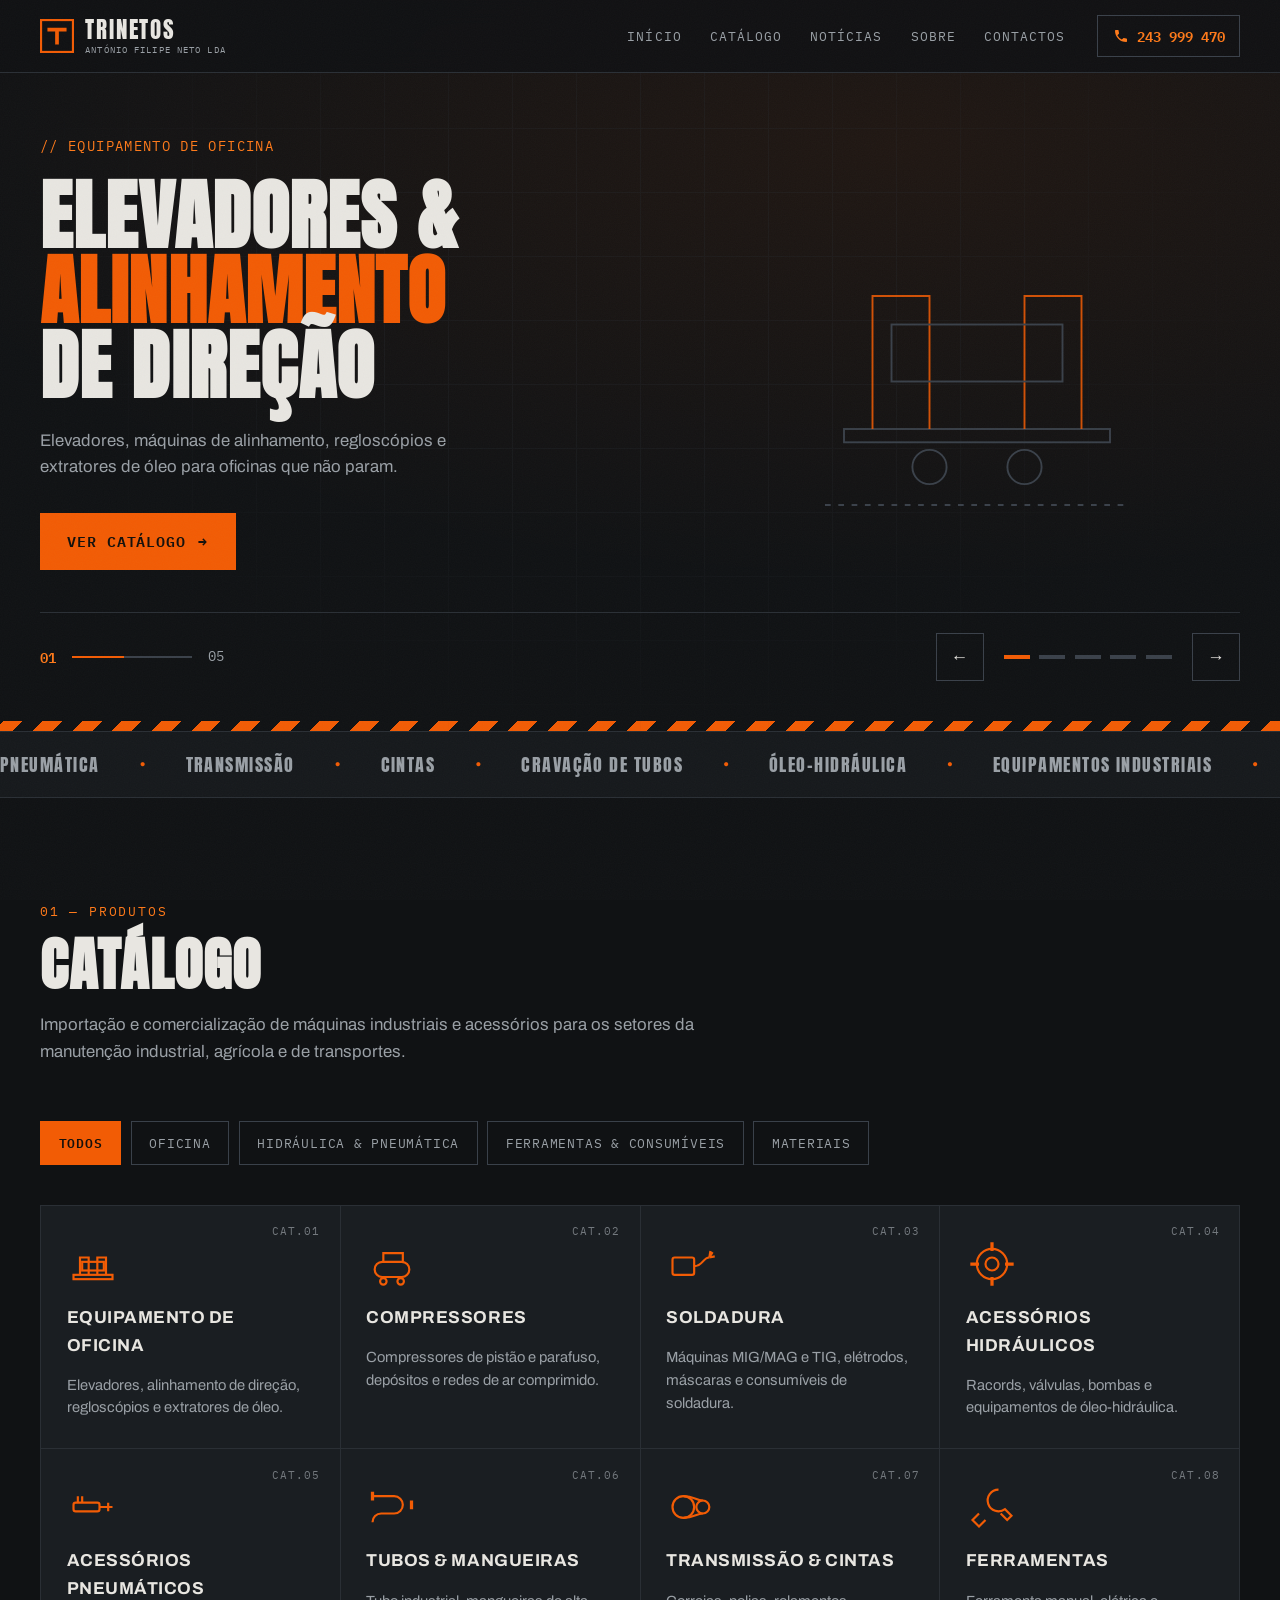
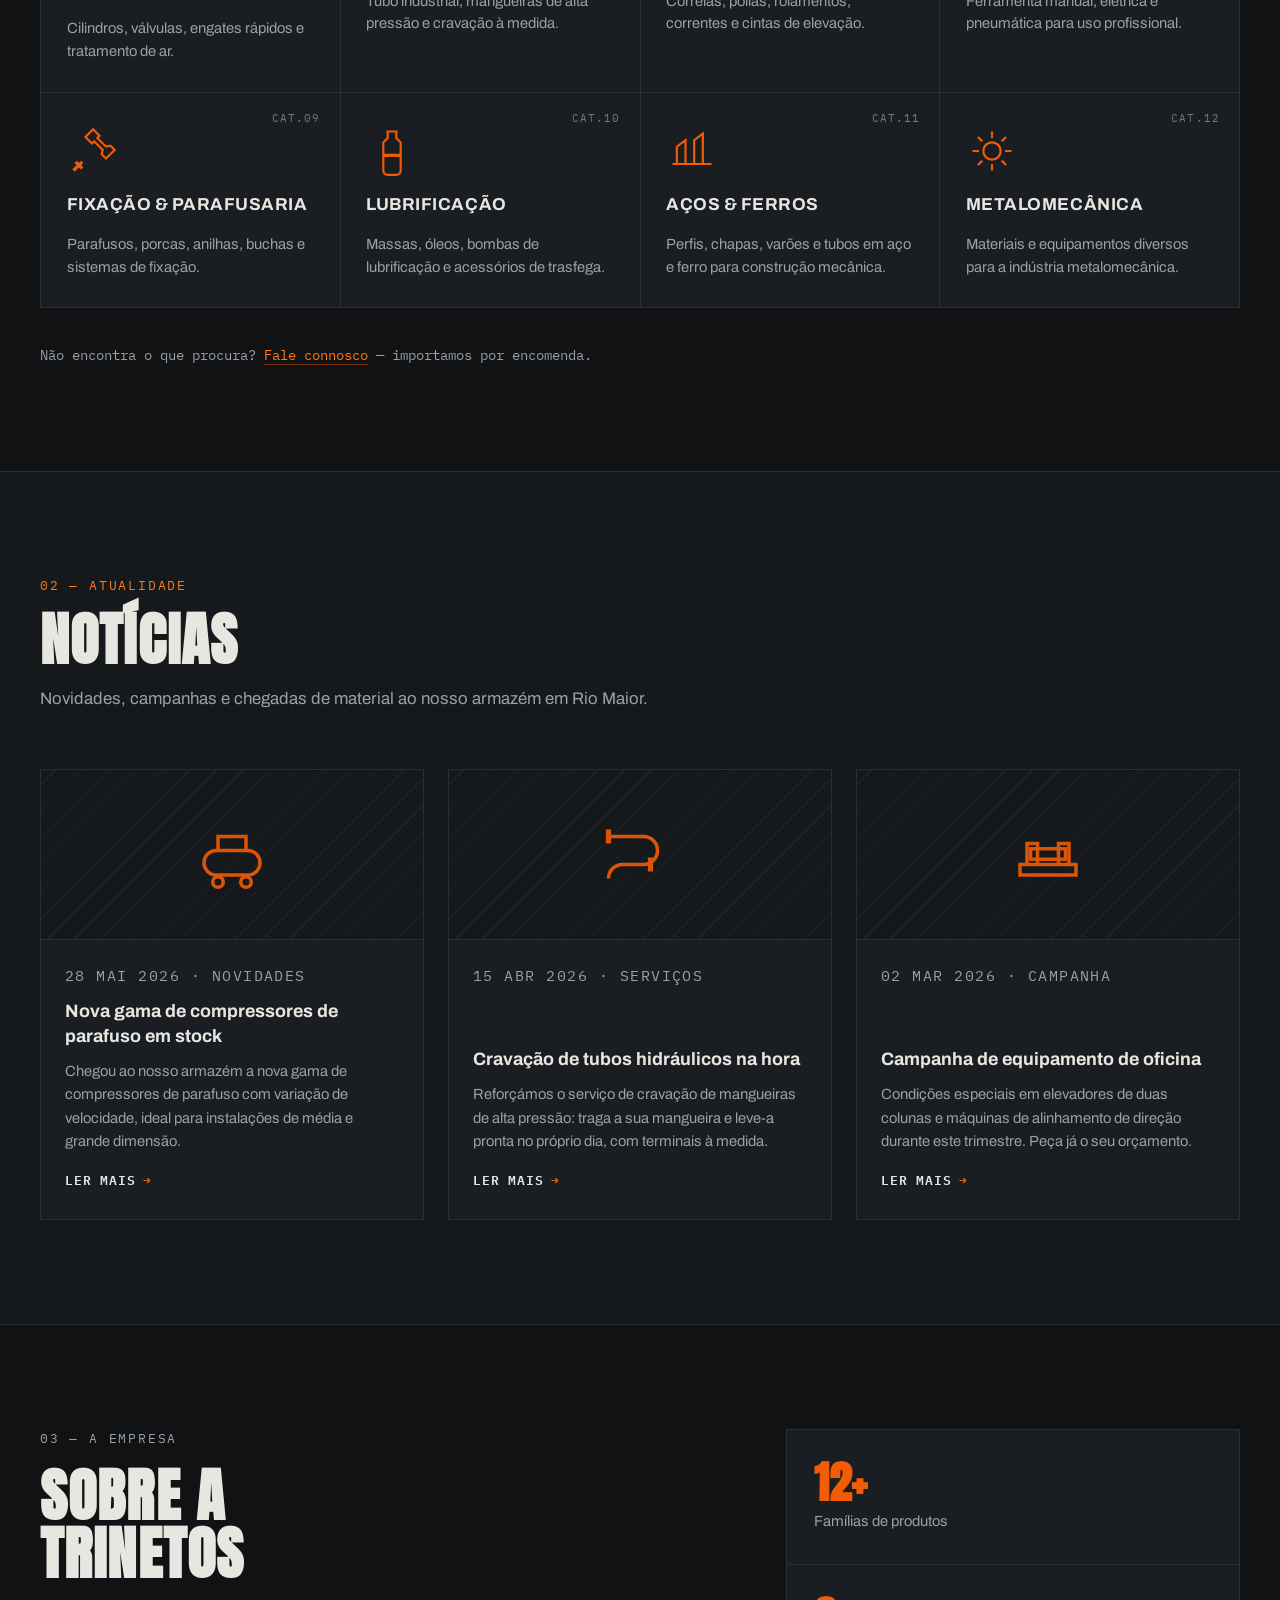
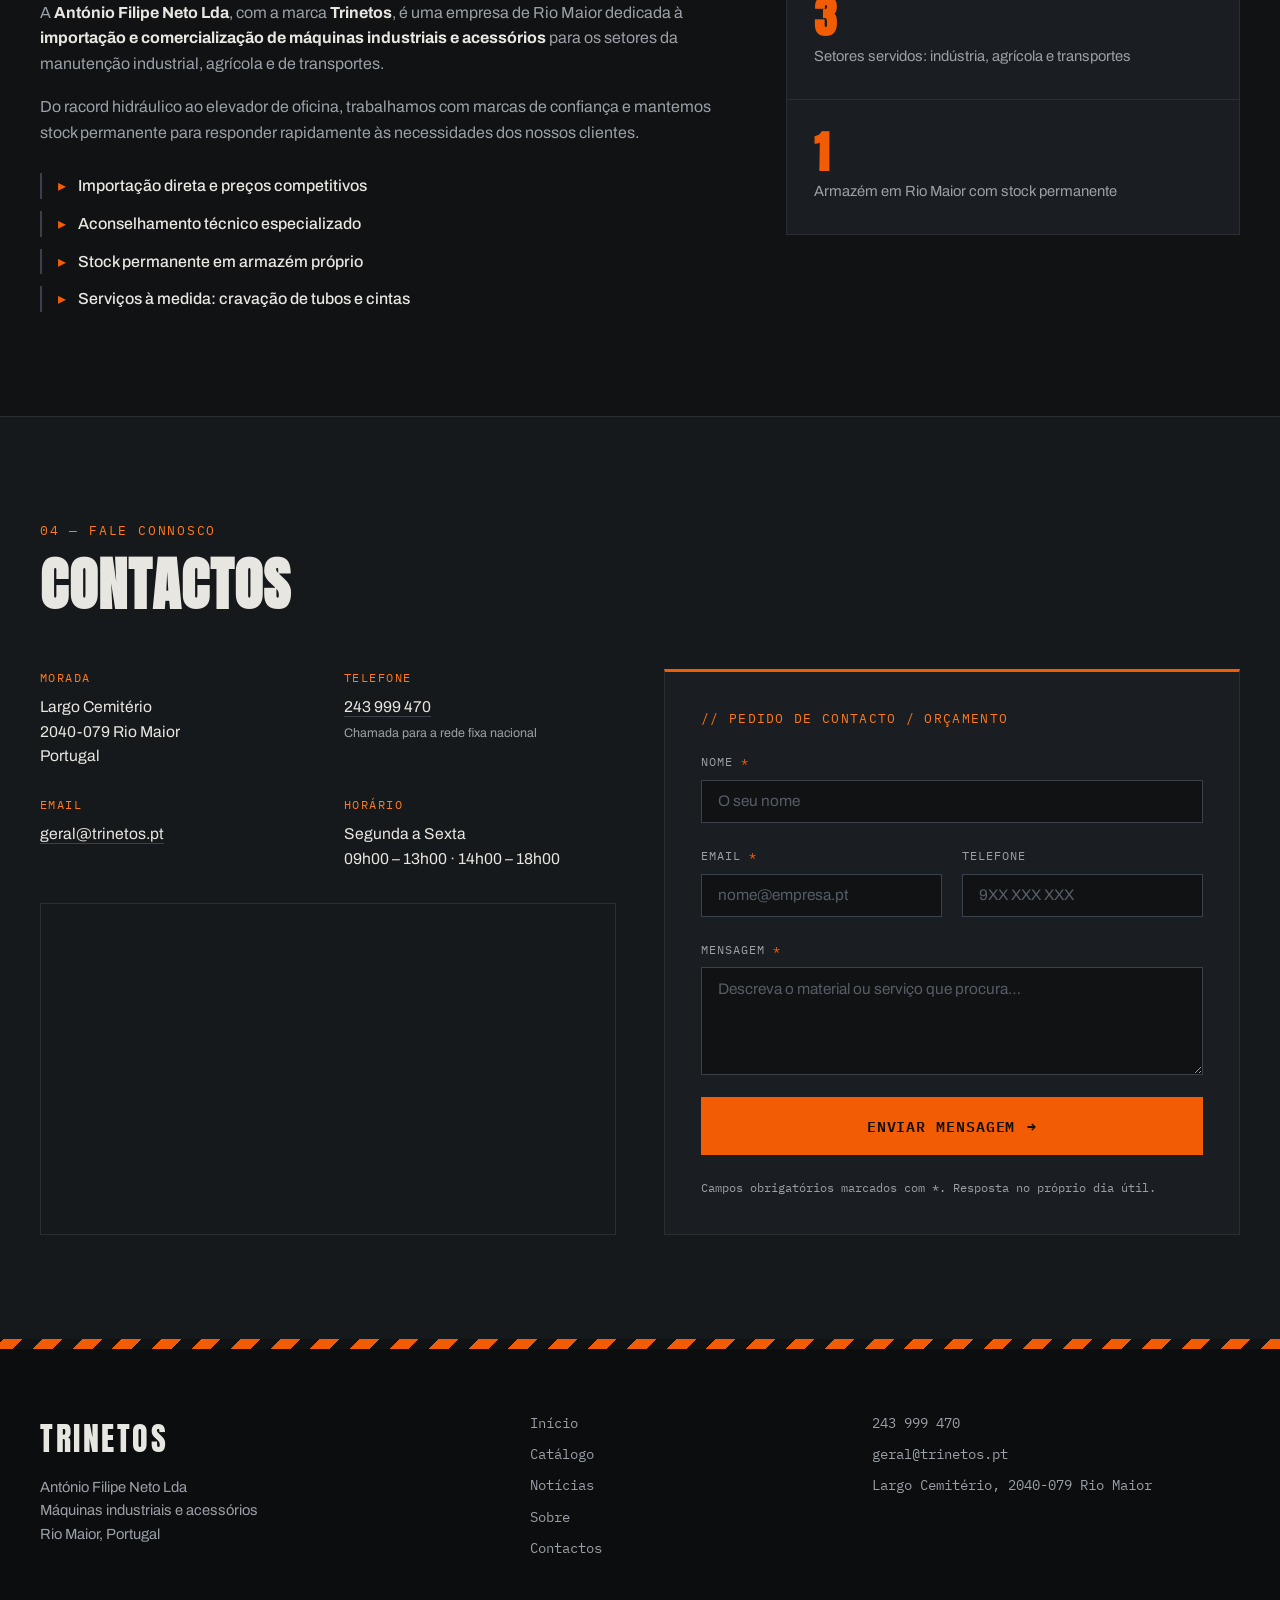
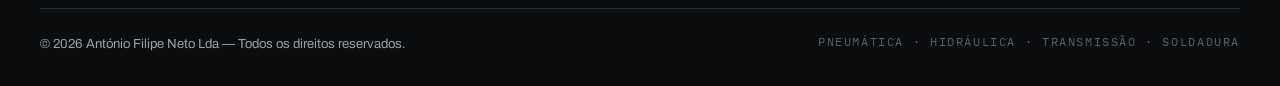
==== index.html @ 7fd8120e "First Commit" ====
<!DOCTYPE html>
<html lang="pt">
<head>
  <meta charset="UTF-8">
  <meta name="viewport" content="width=device-width, initial-scale=1.0">
  <title>Trinetos — Máquinas Industriais e Acessórios | Rio Maior</title>
  <meta name="description" content="Trinetos — António Filipe Neto Lda. Importação e comercialização de máquinas industriais e acessórios: hidráulica, pneumática, soldadura, equipamento de oficina, compressores e ferramentas. Rio Maior, Portugal.">
  <meta property="og:title" content="Trinetos — Máquinas Industriais e Acessórios">
  <meta property="og:description" content="Importação e comercialização de máquinas industriais e acessórios para os setores industrial, agrícola e de transportes. Rio Maior.">
  <meta property="og:type" content="website">
  <meta property="og:locale" content="pt_PT">
  <link rel="icon" type="image/svg+xml" href="assets/favicon.svg">
  <link rel="preconnect" href="https://fonts.googleapis.com">
  <link rel="preconnect" href="https://fonts.gstatic.com" crossorigin>
  <link href="https://fonts.googleapis.com/css2?family=Anton&family=Archivo:wght@400;500;600;700&family=IBM+Plex+Mono:wght@400;500;600&display=swap" rel="stylesheet">
  <link rel="stylesheet" href="css/style.css">
</head>
<body>

  <!-- ============ HEADER ============ -->
  <header class="site-header" id="topo">
    <div class="header-inner">
      <a href="#topo" class="brand" aria-label="Trinetos — Início">
        <span class="brand-mark" aria-hidden="true">
          <svg viewBox="0 0 32 32" width="34" height="34">
            <rect x="1" y="1" width="30" height="30" fill="none" stroke="currentColor" stroke-width="2"/>
            <path d="M7 10h18M16 10v14" stroke="currentColor" stroke-width="3.5" fill="none"/>
          </svg>
        </span>
        <span class="brand-text">TRINETOS<small>António Filipe Neto Lda</small></span>
      </a>

      <nav class="main-nav" id="main-nav" aria-label="Navegação principal">
        <a href="#topo" class="nav-link">Início</a>
        <a href="#catalogo" class="nav-link">Catálogo</a>
        <a href="#noticias" class="nav-link">Notícias</a>
        <a href="#sobre" class="nav-link">Sobre</a>
        <a href="#contactos" class="nav-link">Contactos</a>
      </nav>

      <a href="tel:+351243999470" class="header-phone">
        <svg viewBox="0 0 24 24" width="16" height="16" aria-hidden="true"><path fill="currentColor" d="M6.6 10.8a15.1 15.1 0 0 0 6.6 6.6l2.2-2.2c.3-.3.7-.4 1-.2 1.1.4 2.3.6 3.6.6.6 0 1 .4 1 1V20c0 .6-.4 1-1 1C10.6 21 3 13.4 3 4c0-.6.4-1 1-1h3.5c.6 0 1 .4 1 1 0 1.2.2 2.4.6 3.6.1.3 0 .7-.2 1l-2.3 2.2Z"/></svg>
        <span>243 999 470</span>
      </a>

      <button class="nav-toggle" id="nav-toggle" aria-expanded="false" aria-controls="main-nav" aria-label="Abrir menu">
        <span></span><span></span><span></span>
      </button>
    </div>
  </header>

  <main>

    <!-- ============ HERO / CARROSSEL ============ -->
    <section class="hero" id="inicio" aria-label="Destaques">
      <div class="hero-grid-bg" aria-hidden="true"></div>

      <div class="carousel" id="hero-carousel" aria-roledescription="carrossel" aria-label="Artigos em destaque">
        <div class="carousel-track" id="carousel-track">

          <article class="slide is-active" aria-roledescription="diapositivo" aria-label="1 de 5">
            <div class="slide-content">
              <p class="slide-tag">// Equipamento de Oficina</p>
              <h2 class="slide-title">Elevadores &amp;<br><em>Alinhamento</em><br>de Direção</h2>
              <p class="slide-desc">Elevadores, máquinas de alinhamento, regloscópios e extratores de óleo para oficinas que não param.</p>
              <a href="#catalogo" class="btn btn-accent">Ver catálogo<span class="btn-arrow" aria-hidden="true">→</span></a>
            </div>
            <div class="slide-art" aria-hidden="true">
              <svg viewBox="0 0 400 400" class="slide-svg">
                <g fill="none" stroke="currentColor" stroke-width="2">
                  <rect x="60" y="280" width="280" height="14"/>
                  <path d="M90 280V140h60v140M250 280V140h60v140"/>
                  <rect x="110 " y="170" width="180" height="60"/>
                  <circle cx="150" cy="320" r="18"/><circle cx="250" cy="320" r="18"/>
                  <path d="M40 360h320" stroke-dasharray="6 8"/>
                </g>
              </svg>
            </div>
          </article>

          <article class="slide" aria-roledescription="diapositivo" aria-label="2 de 5">
            <div class="slide-content">
              <p class="slide-tag">// Óleo-Hidráulica</p>
              <h2 class="slide-title">Racords &amp;<br><em>Cravação</em><br>de Tubos</h2>
              <p class="slide-desc">Racords hidráulicos, mangueiras de alta pressão e serviço de cravação de tubos à medida.</p>
              <a href="#catalogo" class="btn btn-accent">Ver catálogo<span class="btn-arrow" aria-hidden="true">→</span></a>
            </div>
            <div class="slide-art" aria-hidden="true">
              <svg viewBox="0 0 400 400" class="slide-svg">
                <g fill="none" stroke="currentColor" stroke-width="2">
                  <path d="M60 200c0-60 60-100 140-100s140 40 140 100-60 100-140 100"/>
                  <circle cx="200" cy="200" r="46"/><circle cx="200" cy="200" r="22"/>
                  <path d="M200 120v40M200 240v40M120 200h34M246 200h34" stroke-width="6"/>
                  <path d="M40 360h320" stroke-dasharray="6 8"/>
                </g>
              </svg>
            </div>
          </article>

          <article class="slide" aria-roledescription="diapositivo" aria-label="3 de 5">
            <div class="slide-content">
              <p class="slide-tag">// Pneumática</p>
              <h2 class="slide-title">Acessórios<br><em>Pneumáticos</em><br>&amp; Transmissão</h2>
              <p class="slide-desc">Cilindros, válvulas, engates rápidos, cintas e componentes de transmissão das melhores marcas.</p>
              <a href="#catalogo" class="btn btn-accent">Ver catálogo<span class="btn-arrow" aria-hidden="true">→</span></a>
            </div>
            <div class="slide-art" aria-hidden="true">
              <svg viewBox="0 0 400 400" class="slide-svg">
                <g fill="none" stroke="currentColor" stroke-width="2">
                  <circle cx="130" cy="200" r="70"/><circle cx="130" cy="200" r="30"/>
                  <circle cx="300" cy="200" r="44"/><circle cx="300" cy="200" r="16"/>
                  <path d="M130 130c70 0 100 26 170 26M130 270c70 0 100-26 170-26"/>
                  <path d="M40 360h320" stroke-dasharray="6 8"/>
                </g>
              </svg>
            </div>
          </article>

          <article class="slide" aria-roledescription="diapositivo" aria-label="4 de 5">
            <div class="slide-content">
              <p class="slide-tag">// Soldadura</p>
              <h2 class="slide-title">Equipamento<br><em>de Soldadura</em><br>Profissional</h2>
              <p class="slide-desc">Máquinas MIG/MAG, TIG e elétrodos, máscaras e consumíveis para metalomecânica exigente.</p>
              <a href="#catalogo" class="btn btn-accent">Ver catálogo<span class="btn-arrow" aria-hidden="true">→</span></a>
            </div>
            <div class="slide-art" aria-hidden="true">
              <svg viewBox="0 0 400 400" class="slide-svg">
                <g fill="none" stroke="currentColor" stroke-width="2">
                  <rect x="70" y="160" width="160" height="120" rx="8"/>
                  <path d="M90 190h60M90 215h40" stroke-width="4"/>
                  <path d="M230 220c60 0 60-60 100-60"/>
                  <path d="M330 160l16-24M330 160l28-8M330 160l4-30" stroke-width="3"/>
                  <path d="M40 360h320" stroke-dasharray="6 8"/>
                </g>
              </svg>
            </div>
          </article>

          <article class="slide" aria-roledescription="diapositivo" aria-label="5 de 5">
            <div class="slide-content">
              <p class="slide-tag">// Ar Comprimido</p>
              <h2 class="slide-title">Compressores<br><em>&amp; Lubrificação</em><br>Industrial</h2>
              <p class="slide-desc">Compressores de parafuso e pistão, redes de ar e sistemas de lubrificação para qualquer instalação.</p>
              <a href="#catalogo" class="btn btn-accent">Ver catálogo<span class="btn-arrow" aria-hidden="true">→</span></a>
            </div>
            <div class="slide-art" aria-hidden="true">
              <svg viewBox="0 0 400 400" class="slide-svg">
                <g fill="none" stroke="currentColor" stroke-width="2">
                  <rect x="80" y="200" width="240" height="90" rx="45"/>
                  <circle cx="140" cy="320" r="16"/><circle cx="260" cy="320" r="16"/>
                  <path d="M140 200v-50h60M200 150h80v50" />
                  <circle cx="240" cy="120" r="28"/><path d="M240 100v40M220 120h40"/>
                  <path d="M40 360h320" stroke-dasharray="6 8"/>
                </g>
              </svg>
            </div>
          </article>

        </div>

        <div class="carousel-ui">
          <div class="carousel-counter" aria-hidden="true">
            <span id="carousel-current">01</span>
            <span class="counter-bar"><span class="counter-progress" id="counter-progress"></span></span>
            <span>05</span>
          </div>
          <div class="carousel-controls">
            <button class="carousel-btn" id="carousel-prev" aria-label="Diapositivo anterior">←</button>
            <div class="carousel-dots" id="carousel-dots" role="tablist" aria-label="Escolher diapositivo"></div>
            <button class="carousel-btn" id="carousel-next" aria-label="Diapositivo seguinte">→</button>
          </div>
        </div>
      </div>

      <div class="hazard-strip" aria-hidden="true"></div>
    </section>

    <!-- ============ ÁREAS DE ESPECIALIDADE ============ -->
    <section class="specialties" aria-label="Áreas de especialidade">
      <div class="marquee" aria-hidden="true">
        <div class="marquee-track">
          <span>Pneumática</span><i>●</i><span>Transmissão</span><i>●</i><span>Cintas</span><i>●</i>
          <span>Cravação de Tubos</span><i>●</i><span>Óleo-Hidráulica</span><i>●</i>
          <span>Equipamentos Industriais</span><i>●</i><span>Racords Hidráulicos</span><i>●</i>
          <span>Pneumática</span><i>●</i><span>Transmissão</span><i>●</i><span>Cintas</span><i>●</i>
          <span>Cravação de Tubos</span><i>●</i><span>Óleo-Hidráulica</span><i>●</i>
          <span>Equipamentos Industriais</span><i>●</i><span>Racords Hidráulicos</span><i>●</i>
        </div>
      </div>
    </section>

    <!-- ============ CATÁLOGO ============ -->
    <section class="section catalog" id="catalogo">
      <div class="container">
        <header class="section-head reveal">
          <p class="section-index">01 — Produtos</p>
          <h2 class="section-title">Catálogo</h2>
          <p class="section-lede">Importação e comercialização de máquinas industriais e acessórios para os setores da manutenção industrial, agrícola e de transportes.</p>
        </header>

        <div class="catalog-filters reveal" role="group" aria-label="Filtrar catálogo">
          <button class="filter-btn is-active" data-filter="todos">Todos</button>
          <button class="filter-btn" data-filter="oficina">Oficina</button>
          <button class="filter-btn" data-filter="hidraulica">Hidráulica &amp; Pneumática</button>
          <button class="filter-btn" data-filter="ferramentas">Ferramentas &amp; Consumíveis</button>
          <button class="filter-btn" data-filter="materiais">Materiais</button>
        </div>

        <div class="catalog-grid" id="catalog-grid">

          <article class="cat-card reveal" data-group="oficina">
            <span class="cat-ref">CAT.01</span>
            <div class="cat-icon" aria-hidden="true">
              <svg viewBox="0 0 48 48"><g fill="none" stroke="currentColor" stroke-width="2"><rect x="6" y="34" width="36" height="4"/><path d="M12 34V18h8v16M28 34V18h8v16"/><rect x="14" y="22" width="20" height="8"/></g></svg>
            </div>
            <h3>Equipamento de Oficina</h3>
            <p>Elevadores, alinhamento de direção, regloscópios e extratores de óleo.</p>
          </article>

          <article class="cat-card reveal" data-group="oficina">
            <span class="cat-ref">CAT.02</span>
            <div class="cat-icon" aria-hidden="true">
              <svg viewBox="0 0 48 48"><g fill="none" stroke="currentColor" stroke-width="2"><rect x="8" y="22" width="32" height="14" rx="7"/><path d="M16 22v-8h8M24 14h10v8"/><circle cx="16" cy="40" r="3"/><circle cx="32" cy="40" r="3"/></g></svg>
            </div>
            <h3>Compressores</h3>
            <p>Compressores de pistão e parafuso, depósitos e redes de ar comprimido.</p>
          </article>

          <article class="cat-card reveal" data-group="oficina">
            <span class="cat-ref">CAT.03</span>
            <div class="cat-icon" aria-hidden="true">
              <svg viewBox="0 0 48 48"><g fill="none" stroke="currentColor" stroke-width="2"><rect x="6" y="18" width="20" height="16" rx="2"/><path d="M26 26c8 0 8-8 14-8"/><path d="M40 18l3-5M40 18l5-1M40 18l1-6"/></g></svg>
            </div>
            <h3>Soldadura</h3>
            <p>Máquinas MIG/MAG e TIG, elétrodos, máscaras e consumíveis de soldadura.</p>
          </article>

          <article class="cat-card reveal" data-group="hidraulica">
            <span class="cat-ref">CAT.04</span>
            <div class="cat-icon" aria-hidden="true">
              <svg viewBox="0 0 48 48"><g fill="none" stroke="currentColor" stroke-width="2"><circle cx="24" cy="24" r="14"/><circle cx="24" cy="24" r="6"/><path d="M24 4v8M24 36v8M4 24h8M36 24h8" stroke-width="3"/></g></svg>
            </div>
            <h3>Acessórios Hidráulicos</h3>
            <p>Racords, válvulas, bombas e equipamentos de óleo-hidráulica.</p>
          </article>

          <article class="cat-card reveal" data-group="hidraulica">
            <span class="cat-ref">CAT.05</span>
            <div class="cat-icon" aria-hidden="true">
              <svg viewBox="0 0 48 48"><g fill="none" stroke="currentColor" stroke-width="2"><rect x="6" y="20" width="24" height="8" rx="2"/><path d="M30 24h12M38 20v8"/><path d="M10 20v-6M14 20v-6" /></g></svg>
            </div>
            <h3>Acessórios Pneumáticos</h3>
            <p>Cilindros, válvulas, engates rápidos e tratamento de ar.</p>
          </article>

          <article class="cat-card reveal" data-group="hidraulica">
            <span class="cat-ref">CAT.06</span>
            <div class="cat-icon" aria-hidden="true">
              <svg viewBox="0 0 48 48"><g fill="none" stroke="currentColor" stroke-width="2"><path d="M6 14h20a8 8 0 0 1 8 8v0a8 8 0 0 1-8 8H14a8 8 0 0 0-8 8"/><path d="M6 10v8M42 18v8" stroke-width="3"/></g></svg>
            </div>
            <h3>Tubos &amp; Mangueiras</h3>
            <p>Tubo industrial, mangueiras de alta pressão e cravação à medida.</p>
          </article>

          <article class="cat-card reveal" data-group="hidraulica">
            <span class="cat-ref">CAT.07</span>
            <div class="cat-icon" aria-hidden="true">
              <svg viewBox="0 0 48 48"><g fill="none" stroke="currentColor" stroke-width="2"><circle cx="16" cy="24" r="10"/><circle cx="34" cy="24" r="6"/><path d="M16 14c10 0 12 4 18 4M16 34c10 0 12-4 18-4"/></g></svg>
            </div>
            <h3>Transmissão &amp; Cintas</h3>
            <p>Correias, polias, rolamentos, correntes e cintas de elevação.</p>
          </article>

          <article class="cat-card reveal" data-group="ferramentas">
            <span class="cat-ref">CAT.08</span>
            <div class="cat-icon" aria-hidden="true">
              <svg viewBox="0 0 48 48"><g fill="none" stroke="currentColor" stroke-width="2"><path d="M30 8a10 10 0 1 0 6 18l6 6-4 4-6-6"/><path d="M12 30 6 36l6 6 6-6"/></g></svg>
            </div>
            <h3>Ferramentas</h3>
            <p>Ferramenta manual, elétrica e pneumática para uso profissional.</p>
          </article>

          <article class="cat-card reveal" data-group="ferramentas">
            <span class="cat-ref">CAT.09</span>
            <div class="cat-icon" aria-hidden="true">
              <svg viewBox="0 0 48 48"><g fill="none" stroke="currentColor" stroke-width="2"><path d="M24 4l6 6-2 2 8 8 4-1 4 4-8 8-4-4 1-4-8-8-2 2-6-6z"/><path d="M8 34l6 6M6 42l8-8" stroke-width="3"/></g></svg>
            </div>
            <h3>Fixação &amp; Parafusaria</h3>
            <p>Parafusos, porcas, anilhas, buchas e sistemas de fixação.</p>
          </article>

          <article class="cat-card reveal" data-group="ferramentas">
            <span class="cat-ref">CAT.10</span>
            <div class="cat-icon" aria-hidden="true">
              <svg viewBox="0 0 48 48"><g fill="none" stroke="currentColor" stroke-width="2"><path d="M20 6h8v6l4 4v26a4 4 0 0 1-4 4h-8a4 4 0 0 1-4-4V16l4-4z"/><path d="M16 28h16" stroke-width="3"/></g></svg>
            </div>
            <h3>Lubrificação</h3>
            <p>Massas, óleos, bombas de lubrificação e acessórios de trasfega.</p>
          </article>

          <article class="cat-card reveal" data-group="materiais">
            <span class="cat-ref">CAT.11</span>
            <div class="cat-icon" aria-hidden="true">
              <svg viewBox="0 0 48 48"><g fill="none" stroke="currentColor" stroke-width="2"><path d="M6 36h36M10 36V20l8-6v22M26 36V14l8-6v28"/></g></svg>
            </div>
            <h3>Aços &amp; Ferros</h3>
            <p>Perfis, chapas, varões e tubos em aço e ferro para construção mecânica.</p>
          </article>

          <article class="cat-card reveal" data-group="materiais">
            <span class="cat-ref">CAT.12</span>
            <div class="cat-icon" aria-hidden="true">
              <svg viewBox="0 0 48 48"><g fill="none" stroke="currentColor" stroke-width="2"><circle cx="24" cy="24" r="8"/><path d="M24 6v6M24 36v6M6 24h6M36 24h6M11 11l4 4M33 33l4 4M37 11l-4 4M11 37l4-4"/></g></svg>
            </div>
            <h3>Metalomecânica</h3>
            <p>Materiais e equipamentos diversos para a indústria metalomecânica.</p>
          </article>

        </div>

        <p class="catalog-note reveal">Não encontra o que procura? <a href="#contactos">Fale connosco</a> — importamos por encomenda.</p>
      </div>
    </section>

    <!-- ============ NOTÍCIAS ============ -->
    <section class="section news" id="noticias">
      <div class="container">
        <header class="section-head reveal">
          <p class="section-index">02 — Atualidade</p>
          <h2 class="section-title">Notícias</h2>
          <p class="section-lede">Novidades, campanhas e chegadas de material ao nosso armazém em Rio Maior.</p>
        </header>

        <div class="news-grid">
          <article class="news-card reveal">
            <div class="news-media" aria-hidden="true">
              <svg viewBox="0 0 48 48"><g fill="none" stroke="currentColor" stroke-width="2"><rect x="8" y="22" width="32" height="14" rx="7"/><path d="M16 22v-8h16v8"/><circle cx="16" cy="40" r="3"/><circle cx="32" cy="40" r="3"/></g></svg>
            </div>
            <div class="news-body">
              <p class="news-meta"><time datetime="2026-05-28">28 Mai 2026</time> · Novidades</p>
              <h3>Nova gama de compressores de parafuso em stock</h3>
              <p>Chegou ao nosso armazém a nova gama de compressores de parafuso com variação de velocidade, ideal para instalações de média e grande dimensão.</p>
              <a href="#contactos" class="news-link">Ler mais <span aria-hidden="true">→</span></a>
            </div>
          </article>

          <article class="news-card reveal">
            <div class="news-media" aria-hidden="true">
              <svg viewBox="0 0 48 48"><g fill="none" stroke="currentColor" stroke-width="2"><path d="M6 14h20a8 8 0 0 1 0 16H14a8 8 0 0 0-8 8"/><path d="M6 10v8M30 26v8" stroke-width="3"/></g></svg>
            </div>
            <div class="news-body">
              <p class="news-meta"><time datetime="2026-04-15">15 Abr 2026</time> · Serviços</p>
              <h3>Cravação de tubos hidráulicos na hora</h3>
              <p>Reforçámos o serviço de cravação de mangueiras de alta pressão: traga a sua mangueira e leve-a pronta no próprio dia, com terminais à medida.</p>
              <a href="#contactos" class="news-link">Ler mais <span aria-hidden="true">→</span></a>
            </div>
          </article>

          <article class="news-card reveal">
            <div class="news-media" aria-hidden="true">
              <svg viewBox="0 0 48 48"><g fill="none" stroke="currentColor" stroke-width="2"><rect x="8" y="30" width="32" height="6"/><path d="M12 30V18h6v12M30 30V18h6v12"/><rect x="14" y="21" width="20" height="6"/></g></svg>
            </div>
            <div class="news-body">
              <p class="news-meta"><time datetime="2026-03-02">02 Mar 2026</time> · Campanha</p>
              <h3>Campanha de equipamento de oficina</h3>
              <p>Condições especiais em elevadores de duas colunas e máquinas de alinhamento de direção durante este trimestre. Peça já o seu orçamento.</p>
              <a href="#contactos" class="news-link">Ler mais <span aria-hidden="true">→</span></a>
            </div>
          </article>
        </div>
      </div>
    </section>

    <!-- ============ SOBRE ============ -->
    <section class="section about" id="sobre">
      <div class="container about-layout">
        <div class="about-text reveal">
          <p class="section-index">03 — A Empresa</p>
          <h2 class="section-title">Sobre a<br>Trinetos</h2>
          <p>A <strong>António Filipe Neto Lda</strong>, com a marca <strong>Trinetos</strong>, é uma empresa de Rio Maior dedicada à <strong>importação e comercialização de máquinas industriais e acessórios</strong> para os setores da manutenção industrial, agrícola e de transportes.</p>
          <p>Do racord hidráulico ao elevador de oficina, trabalhamos com marcas de confiança e mantemos stock permanente para responder rapidamente às necessidades dos nossos clientes.</p>
          <ul class="about-points">
            <li><span aria-hidden="true">▸</span> Importação direta e preços competitivos</li>
            <li><span aria-hidden="true">▸</span> Aconselhamento técnico especializado</li>
            <li><span aria-hidden="true">▸</span> Stock permanente em armazém próprio</li>
            <li><span aria-hidden="true">▸</span> Serviços à medida: cravação de tubos e cintas</li>
          </ul>
        </div>
        <div class="about-stats reveal">
          <div class="stat"><strong>12+</strong><span>Famílias de produtos</span></div>
          <div class="stat"><strong>3</strong><span>Setores servidos: indústria, agrícola e transportes</span></div>
          <div class="stat"><strong>1</strong><span>Armazém em Rio Maior com stock permanente</span></div>
        </div>
      </div>
    </section>

    <!-- ============ CONTACTOS ============ -->
    <section class="section contacts" id="contactos">
      <div class="container">
        <header class="section-head reveal">
          <p class="section-index">04 — Fale Connosco</p>
          <h2 class="section-title">Contactos</h2>
        </header>

        <div class="contacts-layout">
          <div class="contact-info reveal">
            <dl class="contact-list">
              <div class="contact-item">
                <dt>Morada</dt>
                <dd>Largo Cemitério<br>2040-079 Rio Maior<br>Portugal</dd>
              </div>
              <div class="contact-item">
                <dt>Telefone</dt>
                <dd><a href="tel:+351243999470">243 999 470</a><br><small>Chamada para a rede fixa nacional</small></dd>
              </div>
              <div class="contact-item">
                <dt>Email</dt>
                <dd><a href="mailto:geral@trinetos.pt">geral@trinetos.pt</a></dd>
              </div>
              <div class="contact-item">
                <dt>Horário</dt>
                <dd>Segunda a Sexta<br>09h00 – 13h00 · 14h00 – 18h00</dd>
              </div>
            </dl>
            <div class="contact-map">
              <iframe
                title="Mapa — Trinetos, Largo Cemitério, Rio Maior"
                src="https://www.google.com/maps?q=Largo+Cemit%C3%A9rio,+2040-079+Rio+Maior,+Portugal&output=embed"
                loading="lazy"
                referrerpolicy="no-referrer-when-downgrade"
                allowfullscreen></iframe>
            </div>
          </div>

          <form class="contact-form reveal" id="contact-form" action="mailto:geral@trinetos.pt" method="post" enctype="text/plain">
            <p class="form-tag">// Pedido de contacto / orçamento</p>
            <div class="form-row">
              <label for="f-nome">Nome <span aria-hidden="true">*</span></label>
              <input type="text" id="f-nome" name="nome" required autocomplete="name" placeholder="O seu nome">
            </div>
            <div class="form-row form-row-split">
              <div>
                <label for="f-email">Email <span aria-hidden="true">*</span></label>
                <input type="email" id="f-email" name="email" required autocomplete="email" placeholder="nome@empresa.pt">
              </div>
              <div>
                <label for="f-telefone">Telefone</label>
                <input type="tel" id="f-telefone" name="telefone" autocomplete="tel" placeholder="9XX XXX XXX">
              </div>
            </div>
            <div class="form-row">
              <label for="f-mensagem">Mensagem <span aria-hidden="true">*</span></label>
              <textarea id="f-mensagem" name="mensagem" rows="5" required placeholder="Descreva o material ou serviço que procura…"></textarea>
            </div>
            <button type="submit" class="btn btn-accent btn-block">Enviar mensagem<span class="btn-arrow" aria-hidden="true">→</span></button>
            <p class="form-note">Campos obrigatórios marcados com *. Resposta no próprio dia útil.</p>
          </form>
        </div>
      </div>
    </section>

  </main>

  <!-- ============ FOOTER ============ -->
  <footer class="site-footer">
    <div class="hazard-strip" aria-hidden="true"></div>
    <div class="container footer-grid">
      <div class="footer-brand">
        <p class="footer-logo">TRINETOS</p>
        <p>António Filipe Neto Lda<br>Máquinas industriais e acessórios<br>Rio Maior, Portugal</p>
      </div>
      <nav class="footer-nav" aria-label="Navegação de rodapé">
        <a href="#topo">Início</a>
        <a href="#catalogo">Catálogo</a>
        <a href="#noticias">Notícias</a>
        <a href="#sobre">Sobre</a>
        <a href="#contactos">Contactos</a>
      </nav>
      <div class="footer-contacts">
        <a href="tel:+351243999470">243 999 470</a>
        <a href="mailto:geral@trinetos.pt">geral@trinetos.pt</a>
        <span>Largo Cemitério, 2040-079 Rio Maior</span>
      </div>
    </div>
    <div class="container footer-bottom">
      <p>© <span id="year">2026</span> António Filipe Neto Lda — Todos os direitos reservados.</p>
      <p class="footer-mono">PNEUMÁTICA · HIDRÁULICA · TRANSMISSÃO · SOLDADURA</p>
    </div>
  </footer>

  <script src="js/main.js"></script>
</body>
</html>
---- css/style.css ----
/* ==========================================================================
   TRINETOS — máquinas industriais e acessórios
   Estética: industrial técnica — antracite + laranja de segurança
   ========================================================================== */

:root {
  --bg: #101214;
  --bg-raised: #16191c;
  --bg-card: #1a1e22;
  --line: #2a2f35;
  --line-strong: #3a414a;
  --ink: #e8e6e1;
  --ink-dim: #9aa0a6;
  --accent: #f25c05;
  --accent-bright: #ff7a1a;
  --accent-ink: #14100c;

  --font-display: "Anton", "Arial Narrow", sans-serif;
  --font-body: "Archivo", "Helvetica Neue", sans-serif;
  --font-mono: "IBM Plex Mono", "Consolas", monospace;

  --container: 1200px;
  --header-h: 72px;

  --ease-out: cubic-bezier(0.22, 1, 0.36, 1);
}

* { margin: 0; padding: 0; box-sizing: border-box; }

html {
  scroll-behavior: smooth;
  scroll-padding-top: calc(var(--header-h) + 12px);
}

body {
  background: var(--bg);
  color: var(--ink);
  font-family: var(--font-body);
  font-size: 1rem;
  line-height: 1.6;
  -webkit-font-smoothing: antialiased;
  overflow-x: hidden;
}

/* Textura de ruído subtil sobre toda a página */
body::after {
  content: "";
  position: fixed;
  inset: 0;
  pointer-events: none;
  z-index: 9999;
  opacity: 0.05;
  background-image: url("data:image/svg+xml,%3Csvg xmlns='http://www.w3.org/2000/svg' width='160' height='160'%3E%3Cfilter id='n'%3E%3CfeTurbulence type='fractalNoise' baseFrequency='0.85' numOctaves='2'/%3E%3C/filter%3E%3Crect width='160' height='160' filter='url(%23n)' opacity='0.6'/%3E%3C/svg%3E");
}

img, svg { display: block; max-width: 100%; }
a { color: inherit; }

.container {
  width: min(var(--container), 100% - 3rem);
  margin-inline: auto;
}

/* Faixa de perigo (hazard stripes) */
.hazard-strip {
  height: 10px;
  background: repeating-linear-gradient(
    -45deg,
    var(--accent) 0 14px,
    var(--bg) 14px 28px
  );
}

/* ==========================================================================
   Botões
   ========================================================================== */

.btn {
  display: inline-flex;
  align-items: center;
  gap: 0.75rem;
  font-family: var(--font-mono);
  font-weight: 600;
  font-size: 0.95rem;
  text-transform: uppercase;
  letter-spacing: 0.06em;
  text-decoration: none;
  padding: 0.9rem 1.6rem;
  border: 2px solid var(--accent);
  cursor: pointer;
  transition: background 0.25s var(--ease-out), color 0.25s var(--ease-out), transform 0.25s var(--ease-out);
}

.btn-accent {
  background: var(--accent);
  color: var(--accent-ink);
}

.btn-accent:hover {
  background: transparent;
  color: var(--accent-bright);
  transform: translateX(4px);
}

.btn-arrow { transition: transform 0.25s var(--ease-out); }
.btn:hover .btn-arrow { transform: translateX(6px); }

.btn-block { width: 100%; justify-content: center; }

/* ==========================================================================
   Header
   ========================================================================== */

.site-header {
  position: fixed;
  top: 0;
  left: 0;
  right: 0;
  z-index: 100;
  background: color-mix(in srgb, var(--bg) 88%, transparent);
  backdrop-filter: blur(12px);
  border-bottom: 1px solid var(--line);
  transition: box-shadow 0.3s;
}

.site-header.is-scrolled {
  box-shadow: 0 8px 32px rgba(0, 0, 0, 0.45);
}

.header-inner {
  width: min(var(--container), 100% - 3rem);
  margin-inline: auto;
  height: var(--header-h);
  display: flex;
  align-items: center;
  gap: 2rem;
}

.brand {
  display: flex;
  align-items: center;
  gap: 0.7rem;
  text-decoration: none;
  color: var(--ink);
}

.brand-mark { color: var(--accent); flex-shrink: 0; }

.brand-text {
  font-family: var(--font-display);
  font-size: 1.45rem;
  letter-spacing: 0.08em;
  line-height: 1;
  display: flex;
  flex-direction: column;
  gap: 0.2rem;
}

.brand-text small {
  font-family: var(--font-mono);
  font-size: 0.58rem;
  letter-spacing: 0.12em;
  color: var(--ink-dim);
  text-transform: uppercase;
}

.main-nav {
  display: flex;
  gap: 1.75rem;
  margin-left: auto;
}

.nav-link {
  font-family: var(--font-mono);
  font-size: 0.82rem;
  text-transform: uppercase;
  letter-spacing: 0.08em;
  text-decoration: none;
  color: var(--ink-dim);
  padding: 0.4rem 0;
  position: relative;
  transition: color 0.2s;
}

.nav-link::after {
  content: "";
  position: absolute;
  left: 0;
  bottom: 0;
  width: 100%;
  height: 2px;
  background: var(--accent);
  transform: scaleX(0);
  transform-origin: left;
  transition: transform 0.3s var(--ease-out);
}

.nav-link:hover { color: var(--ink); }
.nav-link:hover::after { transform: scaleX(1); }

.header-phone {
  display: inline-flex;
  align-items: center;
  gap: 0.5rem;
  font-family: var(--font-mono);
  font-weight: 600;
  font-size: 0.9rem;
  text-decoration: none;
  color: var(--accent-bright);
  border: 1px solid var(--line-strong);
  padding: 0.5rem 0.9rem;
  transition: border-color 0.2s, background 0.2s;
}

.header-phone:hover {
  border-color: var(--accent);
  background: color-mix(in srgb, var(--accent) 10%, transparent);
}

/* Menu hambúrguer */
.nav-toggle {
  display: none;
  flex-direction: column;
  justify-content: center;
  gap: 5px;
  width: 44px;
  height: 44px;
  background: none;
  border: 1px solid var(--line-strong);
  cursor: pointer;
  padding: 10px;
}

.nav-toggle span {
  display: block;
  height: 2px;
  background: var(--ink);
  transition: transform 0.3s var(--ease-out), opacity 0.2s;
}

.nav-toggle[aria-expanded="true"] span:nth-child(1) { transform: translateY(7px) rotate(45deg); }
.nav-toggle[aria-expanded="true"] span:nth-child(2) { opacity: 0; }
.nav-toggle[aria-expanded="true"] span:nth-child(3) { transform: translateY(-7px) rotate(-45deg); }

/* ==========================================================================
   Hero / Carrossel
   ========================================================================== */

.hero {
  position: relative;
  padding-top: var(--header-h);
  background:
    radial-gradient(ellipse 80% 60% at 70% 20%, color-mix(in srgb, var(--accent) 7%, transparent), transparent),
    var(--bg);
}

/* Grelha de desenho técnico no fundo */
.hero-grid-bg {
  position: absolute;
  inset: 0;
  background-image:
    linear-gradient(var(--line) 1px, transparent 1px),
    linear-gradient(90deg, var(--line) 1px, transparent 1px);
  background-size: 64px 64px;
  opacity: 0.25;
  mask-image: radial-gradient(ellipse at 50% 40%, black 30%, transparent 75%);
  -webkit-mask-image: radial-gradient(ellipse at 50% 40%, black 30%, transparent 75%);
}

.carousel {
  position: relative;
  width: min(var(--container), 100% - 3rem);
  margin-inline: auto;
}

.carousel-track {
  position: relative;
  min-height: 540px;
  touch-action: pan-y;
}

.slide {
  position: absolute;
  inset: 0;
  display: grid;
  grid-template-columns: 1.1fr 0.9fr;
  align-items: center;
  gap: 2rem;
  opacity: 0;
  visibility: hidden;
  transition: opacity 0.6s var(--ease-out), visibility 0.6s;
}

.slide.is-active {
  opacity: 1;
  visibility: visible;
}

.slide-content { padding: 4rem 0; }

.slide-tag {
  font-family: var(--font-mono);
  font-size: 0.85rem;
  letter-spacing: 0.1em;
  text-transform: uppercase;
  color: var(--accent-bright);
  margin-bottom: 1.25rem;
}

.slide-title {
  font-family: var(--font-display);
  font-size: clamp(2.6rem, 6.5vw, 4.8rem);
  line-height: 0.98;
  text-transform: uppercase;
  letter-spacing: 0.015em;
  margin-bottom: 1.5rem;
}

.slide-title em {
  font-style: normal;
  color: var(--accent);
  -webkit-text-stroke: 0;
}

.slide-desc {
  max-width: 46ch;
  color: var(--ink-dim);
  font-size: 1.05rem;
  margin-bottom: 2rem;
}

/* Entrada escalonada do conteúdo do slide ativo */
.slide.is-active .slide-tag,
.slide.is-active .slide-title,
.slide.is-active .slide-desc,
.slide.is-active .btn {
  animation: slide-up 0.7s var(--ease-out) both;
}
.slide.is-active .slide-title { animation-delay: 0.08s; }
.slide.is-active .slide-desc  { animation-delay: 0.16s; }
.slide.is-active .btn         { animation-delay: 0.24s; }

@keyframes slide-up {
  from { opacity: 0; transform: translateY(24px); }
  to   { opacity: 1; transform: translateY(0); }
}

.slide-art {
  color: var(--line-strong);
  justify-self: center;
  width: min(380px, 100%);
}

.slide.is-active .slide-art {
  animation: art-in 0.9s var(--ease-out) 0.15s both;
}

@keyframes art-in {
  from { opacity: 0; transform: translateX(32px) scale(0.96); }
  to   { opacity: 1; transform: translateX(0) scale(1); }
}

.slide-svg :first-child { color: var(--line-strong); }
.slide-art svg path:first-of-type { stroke: var(--accent); opacity: 0.85; }

/* UI do carrossel */
.carousel-ui {
  display: flex;
  align-items: center;
  justify-content: space-between;
  gap: 2rem;
  padding: 1.25rem 0 2.5rem;
  border-top: 1px solid var(--line);
}

.carousel-counter {
  display: flex;
  align-items: center;
  gap: 1rem;
  font-family: var(--font-mono);
  font-size: 0.85rem;
  color: var(--ink-dim);
}

.carousel-counter #carousel-current { color: var(--accent-bright); font-weight: 600; }

.counter-bar {
  display: block;
  width: 120px;
  height: 2px;
  background: var(--line-strong);
  overflow: hidden;
}

.counter-progress {
  display: block;
  height: 100%;
  width: 0%;
  background: var(--accent);
  transition: width 0.2s linear;
}

.carousel-controls {
  display: flex;
  align-items: center;
  gap: 1.25rem;
}

.carousel-btn {
  width: 48px;
  height: 48px;
  background: none;
  border: 1px solid var(--line-strong);
  color: var(--ink);
  font-size: 1.1rem;
  cursor: pointer;
  transition: border-color 0.2s, background 0.2s, color 0.2s;
}

.carousel-btn:hover {
  border-color: var(--accent);
  background: var(--accent);
  color: var(--accent-ink);
}

.carousel-dots { display: flex; gap: 0.6rem; }

.carousel-dots button {
  width: 26px;
  height: 4px;
  border: none;
  background: var(--line-strong);
  cursor: pointer;
  transition: background 0.25s;
}

.carousel-dots button.is-active { background: var(--accent); }
.carousel-dots button:hover:not(.is-active) { background: var(--ink-dim); }

/* ==========================================================================
   Marquee de especialidades
   ========================================================================== */

.specialties {
  border-block: 1px solid var(--line);
  background: var(--bg-raised);
  overflow: hidden;
}

.marquee { padding: 1.1rem 0; }

.marquee-track {
  display: flex;
  align-items: center;
  gap: 2.5rem;
  width: max-content;
  animation: marquee 36s linear infinite;
}

.marquee:hover .marquee-track { animation-play-state: paused; }

.marquee-track span {
  font-family: var(--font-display);
  font-size: 1.15rem;
  text-transform: uppercase;
  letter-spacing: 0.08em;
  color: var(--ink-dim);
  white-space: nowrap;
}

.marquee-track i {
  font-style: normal;
  color: var(--accent);
  font-size: 0.6rem;
}

@keyframes marquee {
  from { transform: translateX(0); }
  to   { transform: translateX(-50%); }
}

/* ==========================================================================
   Secções genéricas
   ========================================================================== */

.section { padding: 6.5rem 0; }

.section-head { max-width: 720px; margin-bottom: 3.5rem; }

.section-index {
  font-family: var(--font-mono);
  font-size: 0.8rem;
  text-transform: uppercase;
  letter-spacing: 0.14em;
  color: var(--accent-bright);
  margin-bottom: 0.9rem;
}

.section-title {
  font-family: var(--font-display);
  font-size: clamp(2.4rem, 5vw, 3.6rem);
  line-height: 1;
  text-transform: uppercase;
  letter-spacing: 0.02em;
  margin-bottom: 1.1rem;
}

.section-lede { color: var(--ink-dim); font-size: 1.05rem; }

/* Animação de revelação ao scroll */
.reveal {
  opacity: 0;
  transform: translateY(28px);
  transition: opacity 0.7s var(--ease-out), transform 0.7s var(--ease-out);
}

.reveal.is-visible {
  opacity: 1;
  transform: translateY(0);
}

/* ==========================================================================
   Catálogo
   ========================================================================== */

.catalog { background: var(--bg); }

.catalog-filters {
  display: flex;
  flex-wrap: wrap;
  gap: 0.6rem;
  margin-bottom: 2.5rem;
}

.filter-btn {
  font-family: var(--font-mono);
  font-size: 0.8rem;
  text-transform: uppercase;
  letter-spacing: 0.06em;
  background: none;
  border: 1px solid var(--line-strong);
  color: var(--ink-dim);
  padding: 0.6rem 1.1rem;
  cursor: pointer;
  transition: border-color 0.2s, color 0.2s, background 0.2s;
}

.filter-btn:hover { border-color: var(--accent); color: var(--ink); }

.filter-btn.is-active {
  background: var(--accent);
  border-color: var(--accent);
  color: var(--accent-ink);
  font-weight: 600;
}

.catalog-grid {
  display: grid;
  grid-template-columns: repeat(4, 1fr);
  gap: 1px;
  background: var(--line);
  border: 1px solid var(--line);
}

.cat-card {
  position: relative;
  background: var(--bg-card);
  padding: 2rem 1.6rem 1.8rem;
  display: flex;
  flex-direction: column;
  gap: 0.9rem;
  transition: background 0.3s var(--ease-out);
  overflow: hidden;
}

.cat-card.is-hidden { display: none; }

.cat-card::before {
  content: "";
  position: absolute;
  top: 0;
  left: 0;
  width: 100%;
  height: 3px;
  background: var(--accent);
  transform: scaleX(0);
  transform-origin: left;
  transition: transform 0.35s var(--ease-out);
}

.cat-card:hover { background: #20252b; }
.cat-card:hover::before { transform: scaleX(1); }

.cat-ref {
  position: absolute;
  top: 1.1rem;
  right: 1.2rem;
  font-family: var(--font-mono);
  font-size: 0.68rem;
  letter-spacing: 0.1em;
  color: var(--ink-dim);
  opacity: 0.7;
}

.cat-icon {
  width: 52px;
  height: 52px;
  color: var(--accent);
  transition: transform 0.35s var(--ease-out);
}

.cat-card:hover .cat-icon { transform: translateY(-4px); }

.cat-card h3 {
  font-family: var(--font-body);
  font-weight: 700;
  font-size: 1.08rem;
  text-transform: uppercase;
  letter-spacing: 0.03em;
  overflow-wrap: break-word;
  hyphens: auto;
}

.cat-card p {
  color: var(--ink-dim);
  font-size: 0.92rem;
  line-height: 1.55;
}

.catalog-note {
  margin-top: 2.25rem;
  font-family: var(--font-mono);
  font-size: 0.88rem;
  color: var(--ink-dim);
}

.catalog-note a {
  color: var(--accent-bright);
  text-decoration-color: color-mix(in srgb, var(--accent) 50%, transparent);
  text-underline-offset: 4px;
}

/* ==========================================================================
   Notícias
   ========================================================================== */

.news {
  background: var(--bg-raised);
  border-block: 1px solid var(--line);
}

.news-grid {
  display: grid;
  grid-template-columns: repeat(3, 1fr);
  gap: 1.5rem;
}

.news-card {
  background: var(--bg-card);
  border: 1px solid var(--line);
  display: flex;
  flex-direction: column;
  transition: transform 0.35s var(--ease-out), border-color 0.3s;
}

.news-card:hover {
  transform: translateY(-6px);
  border-color: var(--line-strong);
}

.news-media {
  height: 170px;
  display: grid;
  place-items: center;
  background:
    repeating-linear-gradient(-45deg, transparent 0 18px, color-mix(in srgb, var(--line) 50%, transparent) 18px 19px),
    var(--bg-raised);
  border-bottom: 1px solid var(--line);
  color: var(--accent);
}

.news-media svg { width: 84px; height: 84px; opacity: 0.9; }

.news-body {
  padding: 1.5rem 1.5rem 1.75rem;
  display: flex;
  flex-direction: column;
  gap: 0.75rem;
  flex: 1;
}

.news-meta {
  font-family: var(--font-mono);
  font-size: 0.74rem;
  text-transform: uppercase;
  letter-spacing: 0.1em;
  color: var(--accent-bright);
}

.news-card h3 {
  font-weight: 700;
  font-size: 1.12rem;
  line-height: 1.35;
}

.news-body > p { color: var(--ink-dim); font-size: 0.92rem; flex: 1; }

.news-link {
  font-family: var(--font-mono);
  font-size: 0.82rem;
  font-weight: 600;
  text-transform: uppercase;
  letter-spacing: 0.06em;
  text-decoration: none;
  color: var(--ink);
  display: inline-flex;
  gap: 0.5rem;
  margin-top: 0.25rem;
}

.news-link span { transition: transform 0.25s var(--ease-out); color: var(--accent); }
.news-link:hover span { transform: translateX(5px); }

/* ==========================================================================
   Sobre
   ========================================================================== */

.about-layout {
  display: grid;
  grid-template-columns: 1.2fr 0.8fr;
  gap: 4rem;
  align-items: start;
}

.about-text p { margin-bottom: 1.1rem; color: var(--ink-dim); }
.about-text p strong { color: var(--ink); }

.about-points {
  list-style: none;
  margin-top: 1.75rem;
  display: grid;
  gap: 0.75rem;
}

.about-points li {
  display: flex;
  gap: 0.75rem;
  align-items: baseline;
  font-weight: 500;
  border-left: 2px solid var(--line-strong);
  padding-left: 1rem;
  transition: border-color 0.2s;
}

.about-points li:hover { border-color: var(--accent); }
.about-points li span { color: var(--accent); }

.about-stats {
  display: grid;
  gap: 1px;
  background: var(--line);
  border: 1px solid var(--line);
}

.stat {
  background: var(--bg-card);
  padding: 1.9rem 1.7rem;
  display: grid;
  gap: 0.3rem;
}

.stat strong {
  font-family: var(--font-display);
  font-size: 2.8rem;
  line-height: 1;
  color: var(--accent);
}

.stat span {
  color: var(--ink-dim);
  font-size: 0.92rem;
}

/* ==========================================================================
   Contactos
   ========================================================================== */

.contacts {
  background: var(--bg-raised);
  border-top: 1px solid var(--line);
}

.contacts-layout {
  display: grid;
  grid-template-columns: 1fr 1fr;
  gap: 3rem;
  align-items: start;
}

.contact-list {
  display: grid;
  grid-template-columns: 1fr 1fr;
  gap: 1.75rem 2rem;
  margin-bottom: 2rem;
}

.contact-item dt {
  font-family: var(--font-mono);
  font-size: 0.74rem;
  text-transform: uppercase;
  letter-spacing: 0.12em;
  color: var(--accent-bright);
  margin-bottom: 0.45rem;
}

.contact-item dd { font-size: 0.98rem; line-height: 1.55; }
.contact-item dd a { color: var(--ink); text-underline-offset: 4px; text-decoration-color: var(--line-strong); }
.contact-item dd a:hover { text-decoration-color: var(--accent); }
.contact-item dd small { color: var(--ink-dim); font-size: 0.78rem; }

.contact-map {
  border: 1px solid var(--line);
  aspect-ratio: 16 / 9;
}

.contact-map iframe {
  width: 100%;
  height: 100%;
  border: 0;
  filter: grayscale(1) invert(0.9) contrast(0.9);
}

/* Formulário */
.contact-form {
  background: var(--bg-card);
  border: 1px solid var(--line);
  border-top: 3px solid var(--accent);
  padding: 2.25rem;
  display: grid;
  gap: 1.4rem;
}

.form-tag {
  font-family: var(--font-mono);
  font-size: 0.82rem;
  text-transform: uppercase;
  letter-spacing: 0.1em;
  color: var(--accent-bright);
}

.form-row { display: grid; gap: 0.5rem; }

.form-row-split {
  grid-template-columns: 1fr 1fr;
  gap: 1.25rem;
}

.form-row-split > div { display: grid; gap: 0.5rem; }

.contact-form label {
  font-family: var(--font-mono);
  font-size: 0.78rem;
  text-transform: uppercase;
  letter-spacing: 0.08em;
  color: var(--ink-dim);
}

.contact-form label span { color: var(--accent); }

.contact-form input,
.contact-form textarea {
  font-family: var(--font-body);
  font-size: 0.96rem;
  color: var(--ink);
  background: var(--bg);
  border: 1px solid var(--line-strong);
  padding: 0.8rem 1rem;
  transition: border-color 0.2s;
  resize: vertical;
}

.contact-form input::placeholder,
.contact-form textarea::placeholder { color: #565d66; }

.contact-form input:focus,
.contact-form textarea:focus {
  outline: none;
  border-color: var(--accent);
}

.form-note {
  font-size: 0.78rem;
  color: var(--ink-dim);
  font-family: var(--font-mono);
}

/* ==========================================================================
   Footer
   ========================================================================== */

.site-footer { background: #0b0d0f; }

.footer-grid {
  display: grid;
  grid-template-columns: 1.2fr 0.8fr 1fr;
  gap: 3rem;
  padding: 4rem 0 3rem;
}

.footer-logo {
  font-family: var(--font-display);
  font-size: 2rem;
  letter-spacing: 0.08em;
  color: var(--ink);
  margin-bottom: 0.75rem;
}

.footer-brand p:last-child { color: var(--ink-dim); font-size: 0.92rem; }

.footer-nav {
  display: grid;
  gap: 0.6rem;
  align-content: start;
}

.footer-nav a,
.footer-contacts a,
.footer-contacts span {
  font-family: var(--font-mono);
  font-size: 0.85rem;
  color: var(--ink-dim);
  text-decoration: none;
}

.footer-nav a:hover,
.footer-contacts a:hover { color: var(--accent-bright); }

.footer-contacts {
  display: grid;
  gap: 0.6rem;
  align-content: start;
}

.footer-bottom {
  display: flex;
  justify-content: space-between;
  flex-wrap: wrap;
  gap: 0.75rem;
  padding: 1.5rem 0 2rem;
  border-top: 1px solid var(--line);
  font-size: 0.82rem;
  color: var(--ink-dim);
}

.footer-mono {
  font-family: var(--font-mono);
  font-size: 0.72rem;
  letter-spacing: 0.14em;
  color: #565d66;
}

/* ==========================================================================
   Responsivo
   ========================================================================== */

@media (max-width: 1024px) {
  .catalog-grid { grid-template-columns: repeat(3, 1fr); }
  .slide-title { font-size: clamp(2.4rem, 7vw, 4rem); }
}

@media (max-width: 880px) {
  .main-nav {
    position: fixed;
    top: var(--header-h);
    left: 0;
    right: 0;
    flex-direction: column;
    gap: 0;
    background: var(--bg-raised);
    border-bottom: 1px solid var(--line);
    padding: 0.75rem 1.5rem 1.25rem;
    transform: translateY(-12px);
    opacity: 0;
    visibility: hidden;
    transition: transform 0.3s var(--ease-out), opacity 0.3s, visibility 0.3s;
  }

  .main-nav.is-open {
    transform: translateY(0);
    opacity: 1;
    visibility: visible;
  }

  .nav-link { padding: 0.85rem 0; border-bottom: 1px solid var(--line); }
  .nav-link::after { display: none; }

  .nav-toggle { display: flex; margin-left: auto; }
  .header-phone span { display: none; }
  .header-phone { border: none; padding: 0.5rem; }

  .carousel-track { min-height: 600px; }

  .slide {
    grid-template-columns: 1fr;
    align-content: center;
    gap: 0;
  }

  .slide-content { padding: 2.5rem 0 1rem; }
  .slide-art { width: min(240px, 60%); opacity: 0.5; order: -1; margin-top: 2rem; }

  .news-grid { grid-template-columns: 1fr; }
  .about-layout { grid-template-columns: 1fr; gap: 2.5rem; }
  .contacts-layout { grid-template-columns: 1fr; }
  .footer-grid { grid-template-columns: 1fr; gap: 2rem; }
}

@media (max-width: 640px) {
  .catalog-grid { grid-template-columns: 1fr 1fr; }
  .section { padding: 4.5rem 0; }
  .carousel-ui { flex-direction: column; align-items: stretch; gap: 1rem; }
  .carousel-controls { justify-content: space-between; }
  .form-row-split { grid-template-columns: 1fr; }
  .contact-list { grid-template-columns: 1fr; }
}

@media (max-width: 460px) {
  .catalog-grid { grid-template-columns: 1fr; }
  .brand-text small { display: none; }
}

/* ==========================================================================
   Acessibilidade — movimento reduzido
   ========================================================================== */

@media (prefers-reduced-motion: reduce) {
  html { scroll-behavior: auto; }

  *,
  *::before,
  *::after {
    animation-duration: 0.01ms !important;
    animation-iteration-count: 1 !important;
    transition-duration: 0.01ms !important;
  }

  .reveal { opacity: 1; transform: none; }
}
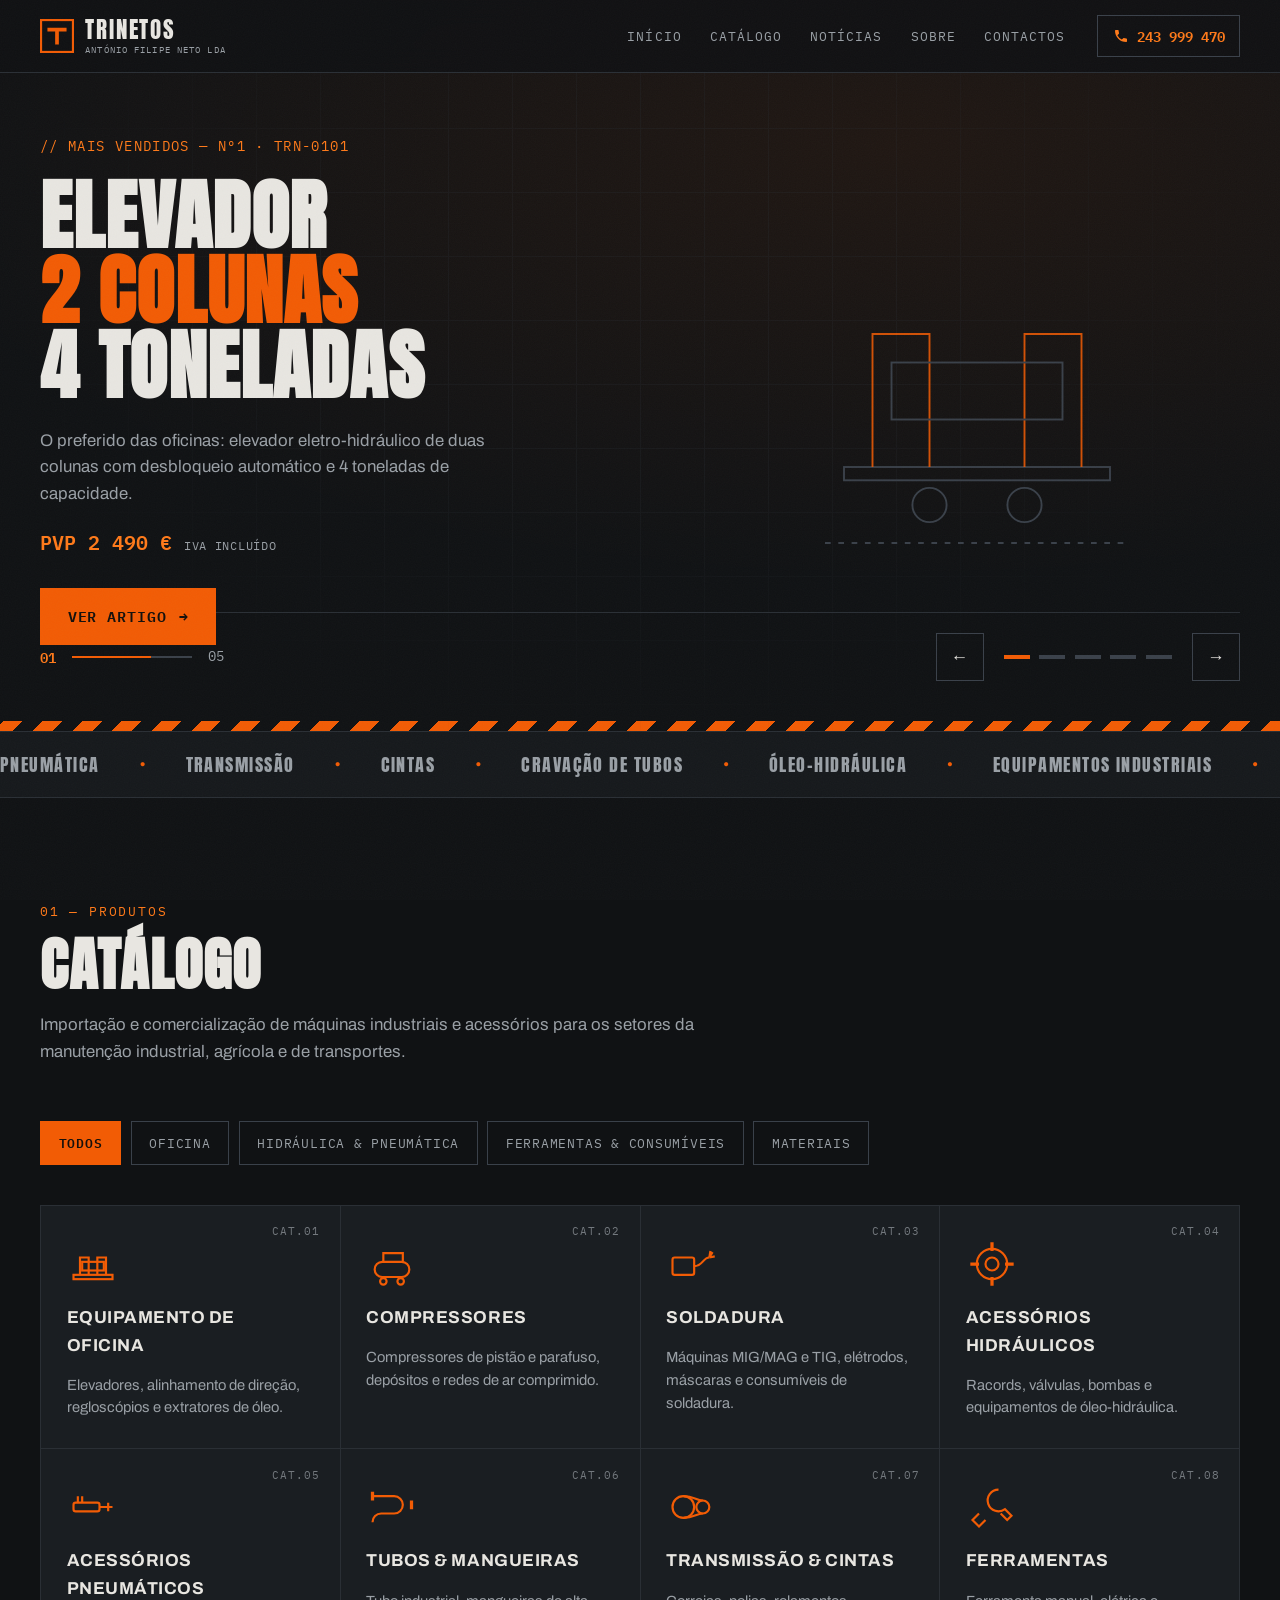
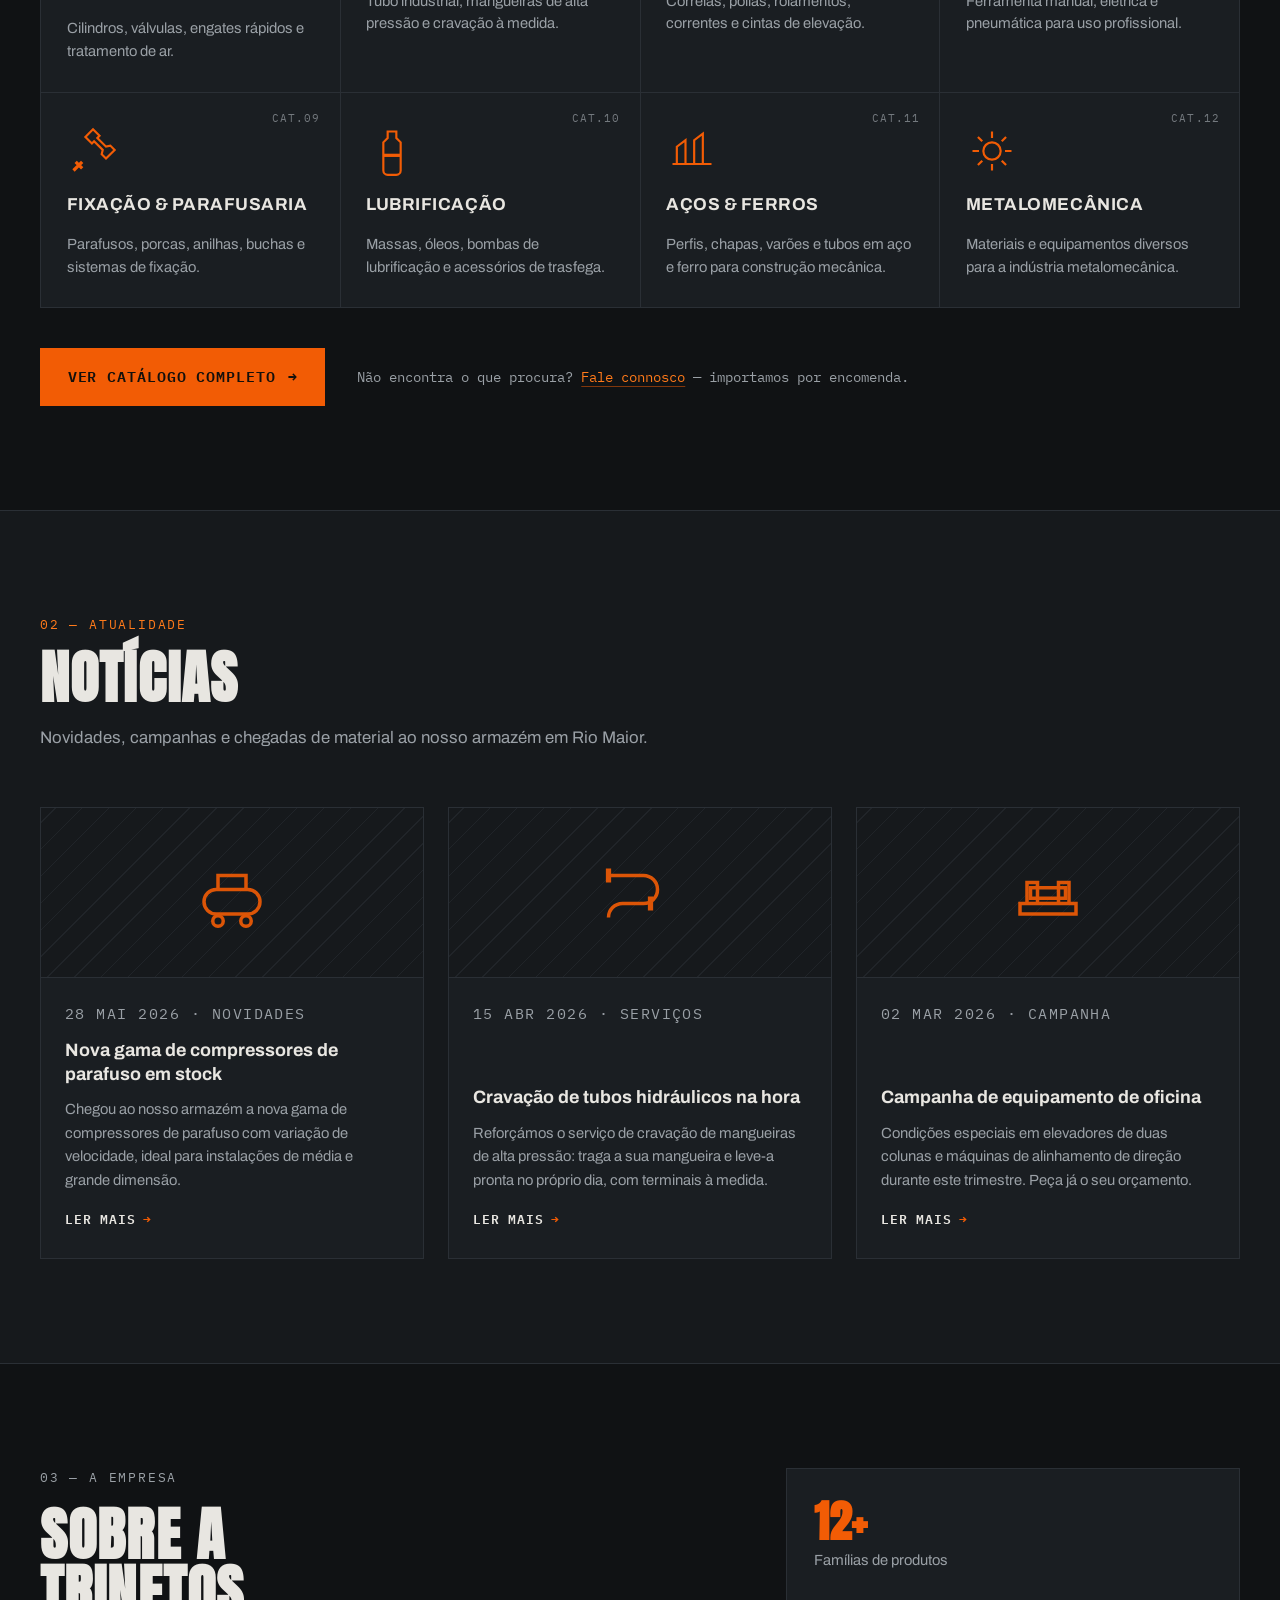
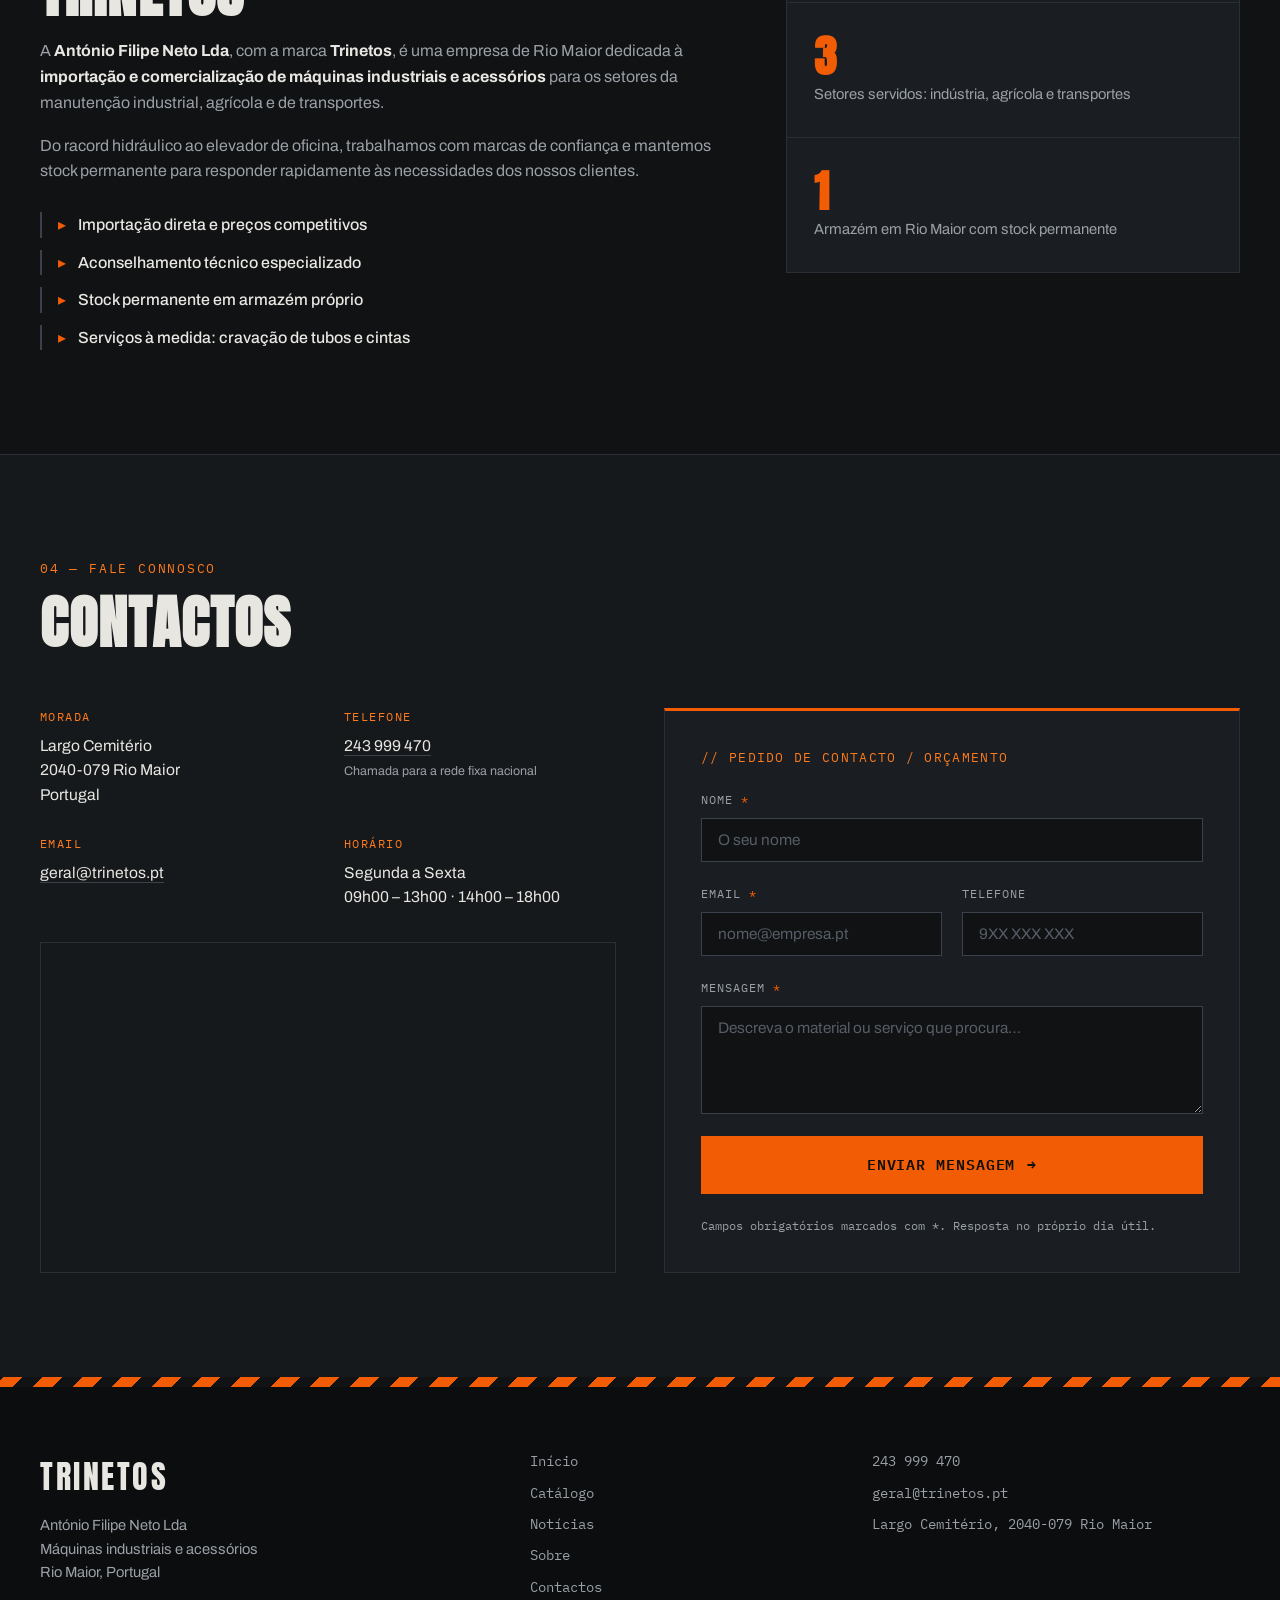
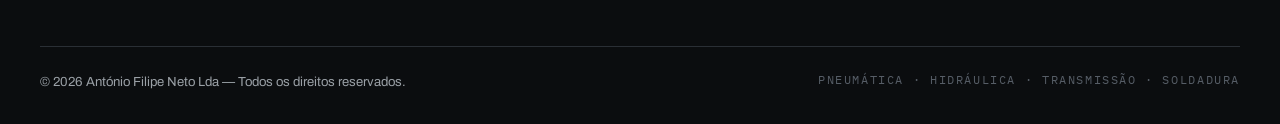
==== commit 1aed7b71: "Adiciona catálogo pesquisável, carrossel de mais vendidos e PVP - Nova página catalogo.html com 69 a" ====
--- a/index.html
+++ b/index.html
@@ -32,7 +32,7 @@
 
       <nav class="main-nav" id="main-nav" aria-label="Navegação principal">
         <a href="#topo" class="nav-link">Início</a>
-        <a href="#catalogo" class="nav-link">Catálogo</a>
+        <a href="catalogo.html" class="nav-link">Catálogo</a>
         <a href="#noticias" class="nav-link">Notícias</a>
         <a href="#sobre" class="nav-link">Sobre</a>
         <a href="#contactos" class="nav-link">Contactos</a>
@@ -52,18 +52,19 @@
   <main>
 
     <!-- ============ HERO / CARROSSEL ============ -->
-    <section class="hero" id="inicio" aria-label="Destaques">
+    <section class="hero" id="inicio" aria-label="Produtos mais vendidos">
       <div class="hero-grid-bg" aria-hidden="true"></div>
 
-      <div class="carousel" id="hero-carousel" aria-roledescription="carrossel" aria-label="Artigos em destaque">
+      <div class="carousel" id="hero-carousel" aria-roledescription="carrossel" aria-label="Produtos mais vendidos">
         <div class="carousel-track" id="carousel-track">
 
           <article class="slide is-active" aria-roledescription="diapositivo" aria-label="1 de 5">
             <div class="slide-content">
-              <p class="slide-tag">// Equipamento de Oficina</p>
-              <h2 class="slide-title">Elevadores &amp;<br><em>Alinhamento</em><br>de Direção</h2>
-              <p class="slide-desc">Elevadores, máquinas de alinhamento, regloscópios e extratores de óleo para oficinas que não param.</p>
-              <a href="#catalogo" class="btn btn-accent">Ver catálogo<span class="btn-arrow" aria-hidden="true">→</span></a>
+              <p class="slide-tag">// Mais Vendidos — Nº1 · TRN-0101</p>
+              <h2 class="slide-title">Elevador<br><em>2 Colunas</em><br>4 Toneladas</h2>
+              <p class="slide-desc">O preferido das oficinas: elevador eletro-hidráulico de duas colunas com desbloqueio automático e 4 toneladas de capacidade.</p>
+              <p class="slide-price">PVP 2 490 € <small>IVA incluído</small></p>
+              <a href="catalogo.html?q=TRN-0101" class="btn btn-accent">Ver artigo<span class="btn-arrow" aria-hidden="true">→</span></a>
             </div>
             <div class="slide-art" aria-hidden="true">
               <svg viewBox="0 0 400 400" class="slide-svg">
@@ -80,17 +81,19 @@
 
           <article class="slide" aria-roledescription="diapositivo" aria-label="2 de 5">
             <div class="slide-content">
-              <p class="slide-tag">// Óleo-Hidráulica</p>
-              <h2 class="slide-title">Racords &amp;<br><em>Cravação</em><br>de Tubos</h2>
-              <p class="slide-desc">Racords hidráulicos, mangueiras de alta pressão e serviço de cravação de tubos à medida.</p>
-              <a href="#catalogo" class="btn btn-accent">Ver catálogo<span class="btn-arrow" aria-hidden="true">→</span></a>
+              <p class="slide-tag">// Mais Vendidos — Nº2 · TRN-0203</p>
+              <h2 class="slide-title">Compressor<br><em>de Parafuso</em><br>7,5 kW</h2>
+              <p class="slide-desc">Ar comprimido constante e silencioso com variação de velocidade — o compressor mais procurado por oficinas e indústria.</p>
+              <p class="slide-price">PVP 4 990 € <small>IVA incluído</small></p>
+              <a href="catalogo.html?q=TRN-0203" class="btn btn-accent">Ver artigo<span class="btn-arrow" aria-hidden="true">→</span></a>
             </div>
             <div class="slide-art" aria-hidden="true">
               <svg viewBox="0 0 400 400" class="slide-svg">
                 <g fill="none" stroke="currentColor" stroke-width="2">
-                  <path d="M60 200c0-60 60-100 140-100s140 40 140 100-60 100-140 100"/>
-                  <circle cx="200" cy="200" r="46"/><circle cx="200" cy="200" r="22"/>
-                  <path d="M200 120v40M200 240v40M120 200h34M246 200h34" stroke-width="6"/>
+                  <rect x="80" y="200" width="240" height="90" rx="45"/>
+                  <circle cx="140" cy="320" r="16"/><circle cx="260" cy="320" r="16"/>
+                  <path d="M140 200v-50h60M200 150h80v50" />
+                  <circle cx="240" cy="120" r="28"/><path d="M240 100v40M220 120h40"/>
                   <path d="M40 360h320" stroke-dasharray="6 8"/>
                 </g>
               </svg>
@@ -99,29 +102,11 @@
 
           <article class="slide" aria-roledescription="diapositivo" aria-label="3 de 5">
             <div class="slide-content">
-              <p class="slide-tag">// Pneumática</p>
-              <h2 class="slide-title">Acessórios<br><em>Pneumáticos</em><br>&amp; Transmissão</h2>
-              <p class="slide-desc">Cilindros, válvulas, engates rápidos, cintas e componentes de transmissão das melhores marcas.</p>
-              <a href="#catalogo" class="btn btn-accent">Ver catálogo<span class="btn-arrow" aria-hidden="true">→</span></a>
-            </div>
-            <div class="slide-art" aria-hidden="true">
-              <svg viewBox="0 0 400 400" class="slide-svg">
-                <g fill="none" stroke="currentColor" stroke-width="2">
-                  <circle cx="130" cy="200" r="70"/><circle cx="130" cy="200" r="30"/>
-                  <circle cx="300" cy="200" r="44"/><circle cx="300" cy="200" r="16"/>
-                  <path d="M130 130c70 0 100 26 170 26M130 270c70 0 100-26 170-26"/>
-                  <path d="M40 360h320" stroke-dasharray="6 8"/>
-                </g>
-              </svg>
-            </div>
-          </article>
-
-          <article class="slide" aria-roledescription="diapositivo" aria-label="4 de 5">
-            <div class="slide-content">
-              <p class="slide-tag">// Soldadura</p>
-              <h2 class="slide-title">Equipamento<br><em>de Soldadura</em><br>Profissional</h2>
-              <p class="slide-desc">Máquinas MIG/MAG, TIG e elétrodos, máscaras e consumíveis para metalomecânica exigente.</p>
-              <a href="#catalogo" class="btn btn-accent">Ver catálogo<span class="btn-arrow" aria-hidden="true">→</span></a>
+              <p class="slide-tag">// Mais Vendidos — Nº3 · TRN-0301</p>
+              <h2 class="slide-title">MIG/MAG<br><em>200A</em><br>Inverter</h2>
+              <p class="slide-desc">Soldadura sinérgica monofásica com tocha e acessórios incluídos — a máquina que mais sai do nosso armazém.</p>
+              <p class="slide-price">PVP 749 € <small>IVA incluído</small></p>
+              <a href="catalogo.html?q=TRN-0301" class="btn btn-accent">Ver artigo<span class="btn-arrow" aria-hidden="true">→</span></a>
             </div>
             <div class="slide-art" aria-hidden="true">
               <svg viewBox="0 0 400 400" class="slide-svg">
@@ -136,20 +121,40 @@
             </div>
           </article>
 
-          <article class="slide" aria-roledescription="diapositivo" aria-label="5 de 5">
+          <article class="slide" aria-roledescription="diapositivo" aria-label="4 de 5">
             <div class="slide-content">
-              <p class="slide-tag">// Ar Comprimido</p>
-              <h2 class="slide-title">Compressores<br><em>&amp; Lubrificação</em><br>Industrial</h2>
-              <p class="slide-desc">Compressores de parafuso e pistão, redes de ar e sistemas de lubrificação para qualquer instalação.</p>
-              <a href="#catalogo" class="btn btn-accent">Ver catálogo<span class="btn-arrow" aria-hidden="true">→</span></a>
+              <p class="slide-tag">// Mais Vendidos — Nº4 · TRN-0601</p>
+              <h2 class="slide-title">Mangueira<br><em>2SN</em><br>+ Cravação</h2>
+              <p class="slide-desc">Mangueira hidráulica de alta pressão com duas tramas de aço e cravação de terminais na hora, à medida.</p>
+              <p class="slide-price">PVP 12,90 €/m <small>IVA incluído</small></p>
+              <a href="catalogo.html?q=TRN-0601" class="btn btn-accent">Ver artigo<span class="btn-arrow" aria-hidden="true">→</span></a>
             </div>
             <div class="slide-art" aria-hidden="true">
               <svg viewBox="0 0 400 400" class="slide-svg">
                 <g fill="none" stroke="currentColor" stroke-width="2">
-                  <rect x="80" y="200" width="240" height="90" rx="45"/>
-                  <circle cx="140" cy="320" r="16"/><circle cx="260" cy="320" r="16"/>
-                  <path d="M140 200v-50h60M200 150h80v50" />
-                  <circle cx="240" cy="120" r="28"/><path d="M240 100v40M220 120h40"/>
+                  <path d="M60 200c0-60 60-100 140-100s140 40 140 100-60 100-140 100"/>
+                  <circle cx="200" cy="200" r="46"/><circle cx="200" cy="200" r="22"/>
+                  <path d="M200 120v40M200 240v40M120 200h34M246 200h34" stroke-width="6"/>
+                  <path d="M40 360h320" stroke-dasharray="6 8"/>
+                </g>
+              </svg>
+            </div>
+          </article>
+
+          <article class="slide" aria-roledescription="diapositivo" aria-label="5 de 5">
+            <div class="slide-content">
+              <p class="slide-tag">// Mais Vendidos — Nº5 · TRN-0802</p>
+              <h2 class="slide-title">Pistola de<br><em>Impacto</em><br>1200 Nm</h2>
+              <p class="slide-desc">Aparafusadora de impacto pneumática 1/2" com jogo de caixas incluído — força industrial para a oficina.</p>
+              <p class="slide-price">PVP 199 € <small>IVA incluído</small></p>
+              <a href="catalogo.html?q=TRN-0802" class="btn btn-accent">Ver artigo<span class="btn-arrow" aria-hidden="true">→</span></a>
+            </div>
+            <div class="slide-art" aria-hidden="true">
+              <svg viewBox="0 0 400 400" class="slide-svg">
+                <g fill="none" stroke="currentColor" stroke-width="2">
+                  <circle cx="130" cy="200" r="70"/><circle cx="130" cy="200" r="30"/>
+                  <circle cx="300" cy="200" r="44"/><circle cx="300" cy="200" r="16"/>
+                  <path d="M130 130c70 0 100 26 170 26M130 270c70 0 100-26 170-26"/>
                   <path d="M40 360h320" stroke-dasharray="6 8"/>
                 </g>
               </svg>
@@ -208,117 +213,120 @@
 
         <div class="catalog-grid" id="catalog-grid">
 
-          <article class="cat-card reveal" data-group="oficina">
+          <a class="cat-card reveal" data-group="oficina" href="catalogo.html?cat=oficina">
             <span class="cat-ref">CAT.01</span>
             <div class="cat-icon" aria-hidden="true">
               <svg viewBox="0 0 48 48"><g fill="none" stroke="currentColor" stroke-width="2"><rect x="6" y="34" width="36" height="4"/><path d="M12 34V18h8v16M28 34V18h8v16"/><rect x="14" y="22" width="20" height="8"/></g></svg>
             </div>
             <h3>Equipamento de Oficina</h3>
             <p>Elevadores, alinhamento de direção, regloscópios e extratores de óleo.</p>
-          </article>
-
-          <article class="cat-card reveal" data-group="oficina">
+          </a>
+
+          <a class="cat-card reveal" data-group="oficina" href="catalogo.html?cat=compressores">
             <span class="cat-ref">CAT.02</span>
             <div class="cat-icon" aria-hidden="true">
               <svg viewBox="0 0 48 48"><g fill="none" stroke="currentColor" stroke-width="2"><rect x="8" y="22" width="32" height="14" rx="7"/><path d="M16 22v-8h8M24 14h10v8"/><circle cx="16" cy="40" r="3"/><circle cx="32" cy="40" r="3"/></g></svg>
             </div>
             <h3>Compressores</h3>
             <p>Compressores de pistão e parafuso, depósitos e redes de ar comprimido.</p>
-          </article>
-
-          <article class="cat-card reveal" data-group="oficina">
+          </a>
+
+          <a class="cat-card reveal" data-group="oficina" href="catalogo.html?cat=soldadura">
             <span class="cat-ref">CAT.03</span>
             <div class="cat-icon" aria-hidden="true">
               <svg viewBox="0 0 48 48"><g fill="none" stroke="currentColor" stroke-width="2"><rect x="6" y="18" width="20" height="16" rx="2"/><path d="M26 26c8 0 8-8 14-8"/><path d="M40 18l3-5M40 18l5-1M40 18l1-6"/></g></svg>
             </div>
             <h3>Soldadura</h3>
             <p>Máquinas MIG/MAG e TIG, elétrodos, máscaras e consumíveis de soldadura.</p>
-          </article>
-
-          <article class="cat-card reveal" data-group="hidraulica">
+          </a>
+
+          <a class="cat-card reveal" data-group="hidraulica" href="catalogo.html?cat=hidraulica">
             <span class="cat-ref">CAT.04</span>
             <div class="cat-icon" aria-hidden="true">
               <svg viewBox="0 0 48 48"><g fill="none" stroke="currentColor" stroke-width="2"><circle cx="24" cy="24" r="14"/><circle cx="24" cy="24" r="6"/><path d="M24 4v8M24 36v8M4 24h8M36 24h8" stroke-width="3"/></g></svg>
             </div>
             <h3>Acessórios Hidráulicos</h3>
             <p>Racords, válvulas, bombas e equipamentos de óleo-hidráulica.</p>
-          </article>
-
-          <article class="cat-card reveal" data-group="hidraulica">
+          </a>
+
+          <a class="cat-card reveal" data-group="hidraulica" href="catalogo.html?cat=pneumatica">
             <span class="cat-ref">CAT.05</span>
             <div class="cat-icon" aria-hidden="true">
               <svg viewBox="0 0 48 48"><g fill="none" stroke="currentColor" stroke-width="2"><rect x="6" y="20" width="24" height="8" rx="2"/><path d="M30 24h12M38 20v8"/><path d="M10 20v-6M14 20v-6" /></g></svg>
             </div>
             <h3>Acessórios Pneumáticos</h3>
             <p>Cilindros, válvulas, engates rápidos e tratamento de ar.</p>
-          </article>
-
-          <article class="cat-card reveal" data-group="hidraulica">
+          </a>
+
+          <a class="cat-card reveal" data-group="hidraulica" href="catalogo.html?cat=tubos">
             <span class="cat-ref">CAT.06</span>
             <div class="cat-icon" aria-hidden="true">
               <svg viewBox="0 0 48 48"><g fill="none" stroke="currentColor" stroke-width="2"><path d="M6 14h20a8 8 0 0 1 8 8v0a8 8 0 0 1-8 8H14a8 8 0 0 0-8 8"/><path d="M6 10v8M42 18v8" stroke-width="3"/></g></svg>
             </div>
             <h3>Tubos &amp; Mangueiras</h3>
             <p>Tubo industrial, mangueiras de alta pressão e cravação à medida.</p>
-          </article>
-
-          <article class="cat-card reveal" data-group="hidraulica">
+          </a>
+
+          <a class="cat-card reveal" data-group="hidraulica" href="catalogo.html?cat=transmissao">
             <span class="cat-ref">CAT.07</span>
             <div class="cat-icon" aria-hidden="true">
               <svg viewBox="0 0 48 48"><g fill="none" stroke="currentColor" stroke-width="2"><circle cx="16" cy="24" r="10"/><circle cx="34" cy="24" r="6"/><path d="M16 14c10 0 12 4 18 4M16 34c10 0 12-4 18-4"/></g></svg>
             </div>
             <h3>Transmissão &amp; Cintas</h3>
             <p>Correias, polias, rolamentos, correntes e cintas de elevação.</p>
-          </article>
-
-          <article class="cat-card reveal" data-group="ferramentas">
+          </a>
+
+          <a class="cat-card reveal" data-group="ferramentas" href="catalogo.html?cat=ferramentas">
             <span class="cat-ref">CAT.08</span>
             <div class="cat-icon" aria-hidden="true">
               <svg viewBox="0 0 48 48"><g fill="none" stroke="currentColor" stroke-width="2"><path d="M30 8a10 10 0 1 0 6 18l6 6-4 4-6-6"/><path d="M12 30 6 36l6 6 6-6"/></g></svg>
             </div>
             <h3>Ferramentas</h3>
             <p>Ferramenta manual, elétrica e pneumática para uso profissional.</p>
-          </article>
-
-          <article class="cat-card reveal" data-group="ferramentas">
+          </a>
+
+          <a class="cat-card reveal" data-group="ferramentas" href="catalogo.html?cat=fixacao">
             <span class="cat-ref">CAT.09</span>
             <div class="cat-icon" aria-hidden="true">
               <svg viewBox="0 0 48 48"><g fill="none" stroke="currentColor" stroke-width="2"><path d="M24 4l6 6-2 2 8 8 4-1 4 4-8 8-4-4 1-4-8-8-2 2-6-6z"/><path d="M8 34l6 6M6 42l8-8" stroke-width="3"/></g></svg>
             </div>
             <h3>Fixação &amp; Parafusaria</h3>
             <p>Parafusos, porcas, anilhas, buchas e sistemas de fixação.</p>
-          </article>
-
-          <article class="cat-card reveal" data-group="ferramentas">
+          </a>
+
+          <a class="cat-card reveal" data-group="ferramentas" href="catalogo.html?cat=lubrificacao">
             <span class="cat-ref">CAT.10</span>
             <div class="cat-icon" aria-hidden="true">
               <svg viewBox="0 0 48 48"><g fill="none" stroke="currentColor" stroke-width="2"><path d="M20 6h8v6l4 4v26a4 4 0 0 1-4 4h-8a4 4 0 0 1-4-4V16l4-4z"/><path d="M16 28h16" stroke-width="3"/></g></svg>
             </div>
             <h3>Lubrificação</h3>
             <p>Massas, óleos, bombas de lubrificação e acessórios de trasfega.</p>
-          </article>
-
-          <article class="cat-card reveal" data-group="materiais">
+          </a>
+
+          <a class="cat-card reveal" data-group="materiais" href="catalogo.html?cat=acos">
             <span class="cat-ref">CAT.11</span>
             <div class="cat-icon" aria-hidden="true">
               <svg viewBox="0 0 48 48"><g fill="none" stroke="currentColor" stroke-width="2"><path d="M6 36h36M10 36V20l8-6v22M26 36V14l8-6v28"/></g></svg>
             </div>
             <h3>Aços &amp; Ferros</h3>
             <p>Perfis, chapas, varões e tubos em aço e ferro para construção mecânica.</p>
-          </article>
-
-          <article class="cat-card reveal" data-group="materiais">
+          </a>
+
+          <a class="cat-card reveal" data-group="materiais" href="catalogo.html?cat=metalomecanica">
             <span class="cat-ref">CAT.12</span>
             <div class="cat-icon" aria-hidden="true">
               <svg viewBox="0 0 48 48"><g fill="none" stroke="currentColor" stroke-width="2"><circle cx="24" cy="24" r="8"/><path d="M24 6v6M24 36v6M6 24h6M36 24h6M11 11l4 4M33 33l4 4M37 11l-4 4M11 37l4-4"/></g></svg>
             </div>
             <h3>Metalomecânica</h3>
             <p>Materiais e equipamentos diversos para a indústria metalomecânica.</p>
-          </article>
-
-        </div>
-
-        <p class="catalog-note reveal">Não encontra o que procura? <a href="#contactos">Fale connosco</a> — importamos por encomenda.</p>
+          </a>
+
+        </div>
+
+        <div class="catalog-cta reveal">
+          <a href="catalogo.html" class="btn btn-accent">Ver catálogo completo<span class="btn-arrow" aria-hidden="true">→</span></a>
+          <p class="catalog-note">Não encontra o que procura? <a href="#contactos">Fale connosco</a> — importamos por encomenda.</p>
+        </div>
       </div>
     </section>
 
@@ -471,7 +479,7 @@
       </div>
       <nav class="footer-nav" aria-label="Navegação de rodapé">
         <a href="#topo">Início</a>
-        <a href="#catalogo">Catálogo</a>
+        <a href="catalogo.html">Catálogo</a>
         <a href="#noticias">Notícias</a>
         <a href="#sobre">Sobre</a>
         <a href="#contactos">Contactos</a>
--- a/css/style.css
+++ b/css/style.css
@@ -326,19 +326,37 @@
   max-width: 46ch;
   color: var(--ink-dim);
   font-size: 1.05rem;
-  margin-bottom: 2rem;
+  margin-bottom: 1.1rem;
+}
+
+.slide-price {
+  font-family: var(--font-mono);
+  font-weight: 600;
+  font-size: 1.25rem;
+  color: var(--accent-bright);
+  margin-bottom: 1.9rem;
+}
+
+.slide-price small {
+  font-size: 0.72rem;
+  font-weight: 400;
+  color: var(--ink-dim);
+  letter-spacing: 0.06em;
+  text-transform: uppercase;
 }
 
 /* Entrada escalonada do conteúdo do slide ativo */
 .slide.is-active .slide-tag,
 .slide.is-active .slide-title,
 .slide.is-active .slide-desc,
+.slide.is-active .slide-price,
 .slide.is-active .btn {
   animation: slide-up 0.7s var(--ease-out) both;
 }
-.slide.is-active .slide-title { animation-delay: 0.08s; }
-.slide.is-active .slide-desc  { animation-delay: 0.16s; }
-.slide.is-active .btn         { animation-delay: 0.24s; }
+.slide.is-active .slide-title  { animation-delay: 0.08s; }
+.slide.is-active .slide-desc   { animation-delay: 0.16s; }
+.slide.is-active .slide-price  { animation-delay: 0.22s; }
+.slide.is-active .btn          { animation-delay: 0.28s; }
 
 @keyframes slide-up {
   from { opacity: 0; transform: translateY(24px); }
@@ -560,6 +578,11 @@
   gap: 1px;
   background: var(--line);
   border: 1px solid var(--line);
+}
+
+a.cat-card {
+  text-decoration: none;
+  color: inherit;
 }
 
 .cat-card {
@@ -627,8 +650,15 @@
   line-height: 1.55;
 }
 
+.catalog-cta {
+  margin-top: 2.5rem;
+  display: flex;
+  align-items: center;
+  gap: 2rem;
+  flex-wrap: wrap;
+}
+
 .catalog-note {
-  margin-top: 2.25rem;
   font-family: var(--font-mono);
   font-size: 0.88rem;
   color: var(--ink-dim);
@@ -1030,6 +1060,321 @@
 }
 
 /* ==========================================================================
+   Página de catálogo completo (catalogo.html)
+   ========================================================================== */
+
+.nav-link.is-current { color: var(--ink); }
+.nav-link.is-current::after { transform: scaleX(1); }
+
+.page-hero {
+  position: relative;
+  padding: calc(var(--header-h) + 4.5rem) 0 0;
+  background:
+    radial-gradient(ellipse 80% 60% at 70% 0%, color-mix(in srgb, var(--accent) 7%, transparent), transparent),
+    var(--bg);
+}
+
+.page-hero .container { position: relative; padding-bottom: 3.5rem; }
+
+.breadcrumb {
+  display: flex;
+  gap: 0.7rem;
+  font-family: var(--font-mono);
+  font-size: 0.78rem;
+  text-transform: uppercase;
+  letter-spacing: 0.1em;
+  color: var(--ink-dim);
+  margin-bottom: 1.75rem;
+}
+
+.breadcrumb a { color: var(--ink-dim); text-decoration: none; }
+.breadcrumb a:hover { color: var(--accent-bright); }
+.breadcrumb span:last-child { color: var(--accent-bright); }
+
+.page-title {
+  font-family: var(--font-display);
+  font-size: clamp(2.8rem, 7vw, 5rem);
+  line-height: 0.98;
+  text-transform: uppercase;
+  letter-spacing: 0.015em;
+  margin-bottom: 1.25rem;
+}
+
+.page-title em { font-style: normal; color: var(--accent); }
+
+.page-lede {
+  max-width: 58ch;
+  color: var(--ink-dim);
+  font-size: 1.05rem;
+  margin-bottom: 2.5rem;
+}
+
+/* Barra de pesquisa */
+.search-bar {
+  display: flex;
+  align-items: center;
+  gap: 0.9rem;
+  max-width: 640px;
+  background: var(--bg-card);
+  border: 1px solid var(--line-strong);
+  border-left: 3px solid var(--accent);
+  padding: 0.35rem 1.1rem;
+  transition: border-color 0.2s, box-shadow 0.2s;
+}
+
+.search-bar:focus-within {
+  border-color: var(--accent);
+  box-shadow: 0 0 0 3px color-mix(in srgb, var(--accent) 18%, transparent);
+}
+
+.search-bar svg { color: var(--ink-dim); flex-shrink: 0; }
+
+.search-bar input {
+  flex: 1;
+  background: none;
+  border: none;
+  color: var(--ink);
+  font-family: var(--font-body);
+  font-size: 1rem;
+  padding: 0.75rem 0;
+}
+
+.search-bar input:focus { outline: none; }
+.search-bar input::placeholder { color: #565d66; }
+.search-bar input::-webkit-search-cancel-button { display: none; }
+
+.search-clear {
+  background: none;
+  border: 1px solid var(--line-strong);
+  color: var(--ink-dim);
+  width: 30px;
+  height: 30px;
+  cursor: pointer;
+  font-size: 0.8rem;
+  transition: color 0.2s, border-color 0.2s;
+}
+
+.search-clear:hover { color: var(--accent-bright); border-color: var(--accent); }
+
+/* Chips de categoria */
+.catalog-page { padding-top: 3.5rem; }
+
+.chips {
+  display: flex;
+  flex-wrap: wrap;
+  gap: 0.55rem;
+  margin-bottom: 1.75rem;
+}
+
+.chip {
+  font-family: var(--font-mono);
+  font-size: 0.78rem;
+  text-transform: uppercase;
+  letter-spacing: 0.05em;
+  background: none;
+  border: 1px solid var(--line-strong);
+  color: var(--ink-dim);
+  padding: 0.55rem 0.95rem;
+  cursor: pointer;
+  transition: border-color 0.2s, color 0.2s, background 0.2s;
+}
+
+.chip small {
+  font-size: 0.7rem;
+  color: var(--accent-bright);
+  margin-left: 0.3rem;
+}
+
+.chip:hover { border-color: var(--accent); color: var(--ink); }
+
+.chip.is-active {
+  background: var(--accent);
+  border-color: var(--accent);
+  color: var(--accent-ink);
+  font-weight: 600;
+}
+
+.chip.is-active small { color: var(--accent-ink); }
+
+.results-count {
+  font-family: var(--font-mono);
+  font-size: 0.8rem;
+  text-transform: uppercase;
+  letter-spacing: 0.1em;
+  color: var(--ink-dim);
+  margin-bottom: 1.5rem;
+}
+
+/* Grelha de artigos */
+.items-grid {
+  display: grid;
+  grid-template-columns: repeat(3, 1fr);
+  gap: 1px;
+  background: var(--line);
+  border: 1px solid var(--line);
+}
+
+.item-card {
+  position: relative;
+  background: var(--bg-card);
+  padding: 1.6rem 1.6rem 1.4rem;
+  display: flex;
+  flex-direction: column;
+  gap: 0.7rem;
+  transition: background 0.3s var(--ease-out);
+  overflow: hidden;
+}
+
+.item-card::before {
+  content: "";
+  position: absolute;
+  top: 0;
+  left: 0;
+  width: 100%;
+  height: 3px;
+  background: var(--accent);
+  transform: scaleX(0);
+  transform-origin: left;
+  transition: transform 0.35s var(--ease-out);
+}
+
+.item-card:hover { background: #20252b; }
+.item-card:hover::before { transform: scaleX(1); }
+
+.item-head {
+  display: flex;
+  align-items: center;
+  justify-content: space-between;
+}
+
+.item-icon { width: 40px; height: 40px; color: var(--accent); }
+.item-icon svg { width: 100%; height: 100%; }
+
+.item-ref {
+  font-family: var(--font-mono);
+  font-size: 0.68rem;
+  letter-spacing: 0.1em;
+  color: var(--ink-dim);
+  opacity: 0.7;
+}
+
+.item-card h3 {
+  font-weight: 700;
+  font-size: 1.02rem;
+  line-height: 1.35;
+  overflow-wrap: break-word;
+  hyphens: auto;
+}
+
+.item-card > p {
+  color: var(--ink-dim);
+  font-size: 0.9rem;
+  line-height: 1.55;
+  flex: 1;
+}
+
+.item-foot {
+  display: flex;
+  align-items: center;
+  justify-content: space-between;
+  gap: 0.75rem;
+  flex-wrap: wrap;
+  border-top: 1px solid var(--line);
+  padding-top: 0.9rem;
+  margin-top: 0.3rem;
+}
+
+.item-price {
+  display: block;
+  font-family: var(--font-mono);
+  font-weight: 600;
+  font-size: 1.05rem;
+  color: var(--accent-bright);
+  margin-bottom: 0.15rem;
+}
+
+.item-price small {
+  font-size: 0.62rem;
+  font-weight: 400;
+  color: var(--ink-dim);
+  letter-spacing: 0.05em;
+}
+
+.item-price--ask {
+  color: var(--ink-dim);
+  font-size: 0.85rem;
+  text-transform: uppercase;
+  letter-spacing: 0.05em;
+}
+
+.item-cat {
+  display: block;
+  font-family: var(--font-mono);
+  font-size: 0.68rem;
+  text-transform: uppercase;
+  letter-spacing: 0.08em;
+  color: var(--ink-dim);
+}
+
+.item-quote {
+  font-family: var(--font-mono);
+  font-size: 0.76rem;
+  font-weight: 600;
+  text-transform: uppercase;
+  letter-spacing: 0.05em;
+  text-decoration: none;
+  color: var(--ink);
+  display: inline-flex;
+  gap: 0.4rem;
+  white-space: nowrap;
+}
+
+.item-quote span { color: var(--accent); transition: transform 0.25s var(--ease-out); }
+.item-quote:hover span { transform: translateX(4px); }
+
+.catalog-page .catalog-note { margin-top: 2.25rem; }
+
+/* Sem resultados */
+.no-results {
+  text-align: center;
+  padding: 4rem 1.5rem;
+  border: 1px dashed var(--line-strong);
+}
+
+.no-results-mark {
+  font-family: var(--font-display);
+  font-size: 3.5rem;
+  color: var(--accent);
+  line-height: 1;
+  margin-bottom: 1rem;
+}
+
+.no-results h2 {
+  font-family: var(--font-display);
+  font-size: 1.8rem;
+  text-transform: uppercase;
+  margin-bottom: 0.75rem;
+}
+
+.no-results p {
+  color: var(--ink-dim);
+  max-width: 48ch;
+  margin: 0 auto 1.75rem;
+}
+
+.no-results a { color: var(--accent-bright); }
+
+@media (max-width: 1024px) {
+  .items-grid { grid-template-columns: repeat(2, 1fr); }
+}
+
+@media (max-width: 640px) {
+  .items-grid { grid-template-columns: 1fr; }
+  .chips { gap: 0.45rem; }
+  .chip { padding: 0.5rem 0.75rem; font-size: 0.72rem; }
+}
+
+/* ==========================================================================
    Acessibilidade — movimento reduzido
    ========================================================================== */
 
